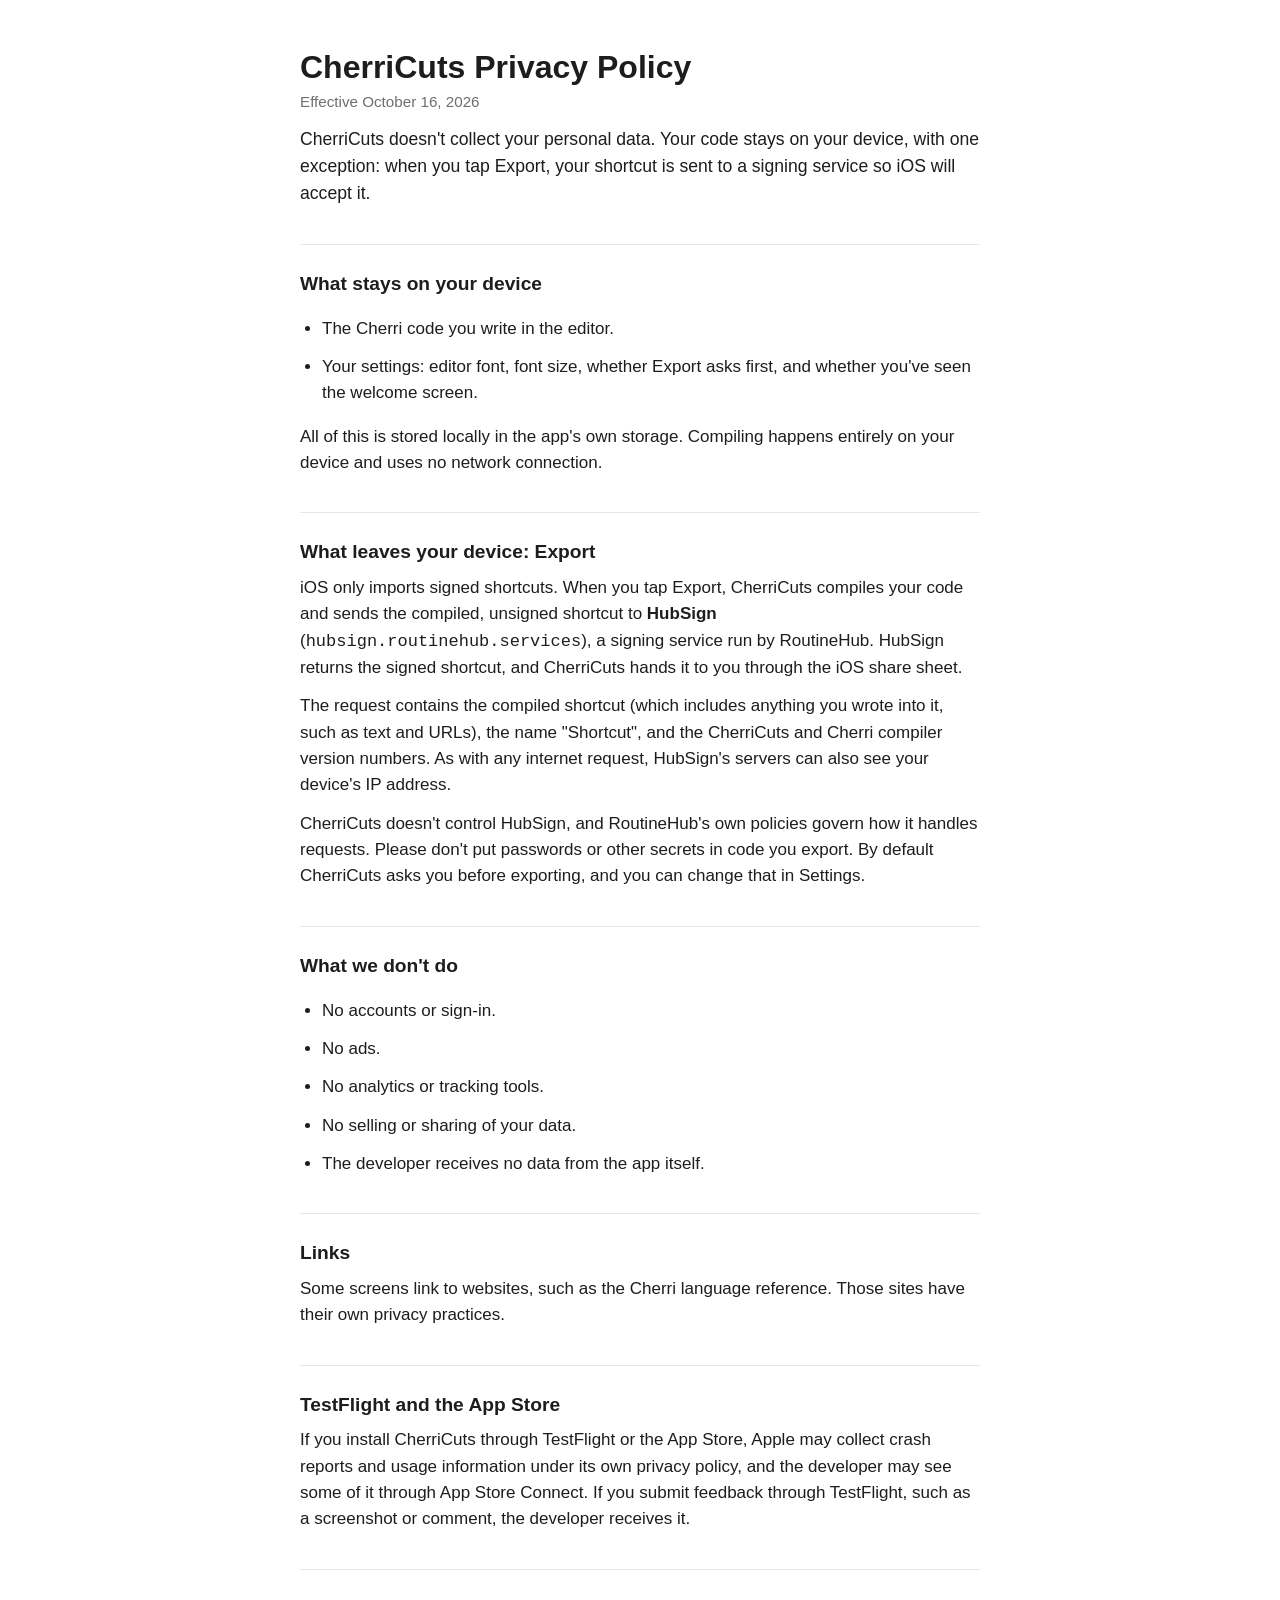
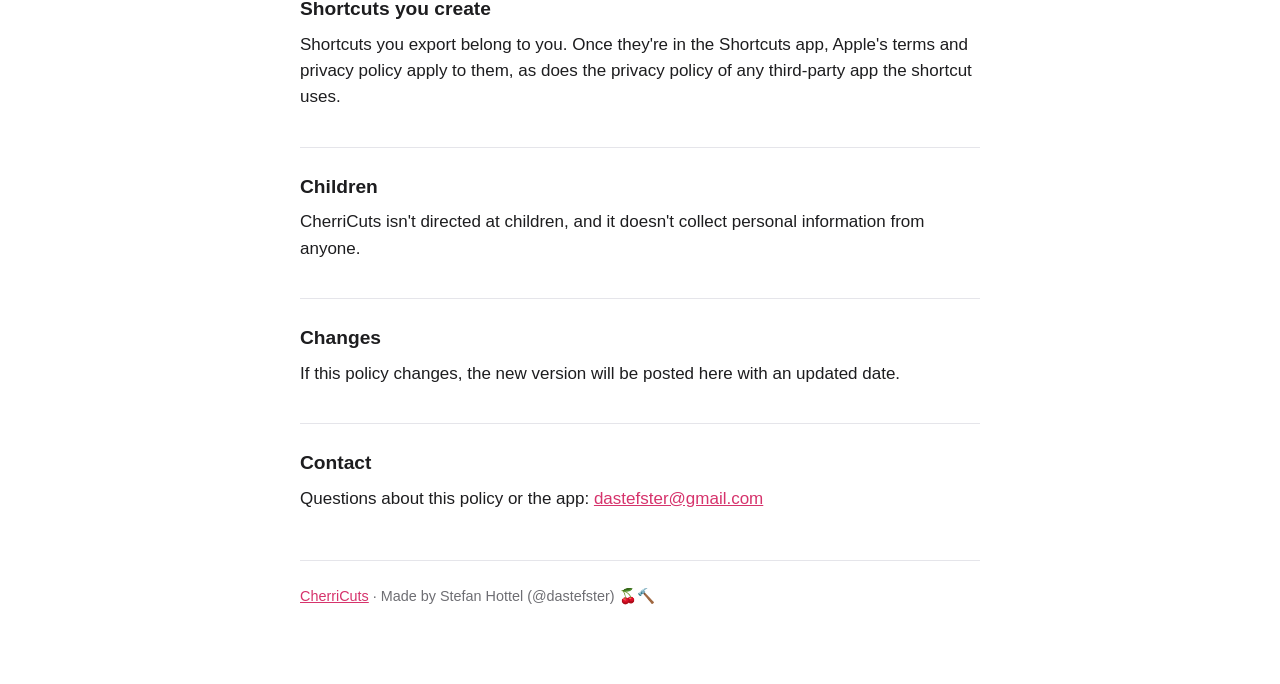
==== privacy.html @ 0446c312 "Add CherriCuts landing page and privacy policy Co-Authored-By: Claude Sonnet 5.5 <noreply@anthropic." ====
<!doctype html>
<html lang="en">
<head>
<meta charset="utf-8">
<meta name="viewport" content="width=device-width, initial-scale=1">
<title>CherriCuts Privacy Policy</title>
<link rel="stylesheet" href="style.css">
</head>
<body>
<main>
<h1>CherriCuts Privacy Policy</h1>
<p class="muted">Effective October 16, 2026</p>

<p class="lead">CherriCuts doesn't collect your personal data. Your code stays on your device, with one exception: when you tap Export, your shortcut is sent to a signing service so iOS will accept it.</p>

<h2>What stays on your device</h2>
<ul>
<li>The Cherri code you write in the editor.</li>
<li>Your settings: editor font, font size, whether Export asks first, and whether you've seen the welcome screen.</li>
</ul>
<p>All of this is stored locally in the app's own storage. Compiling happens entirely on your device and uses no network connection.</p>

<h2>What leaves your device: Export</h2>
<p>iOS only imports signed shortcuts. When you tap Export, CherriCuts compiles your code and sends the compiled, unsigned shortcut to <strong>HubSign</strong> (<code>hubsign.routinehub.services</code>), a signing service run by RoutineHub. HubSign returns the signed shortcut, and CherriCuts hands it to you through the iOS share sheet.</p>
<p>The request contains the compiled shortcut (which includes anything you wrote into it, such as text and URLs), the name "Shortcut", and the CherriCuts and Cherri compiler version numbers. As with any internet request, HubSign's servers can also see your device's IP address.</p>
<p>CherriCuts doesn't control HubSign, and RoutineHub's own policies govern how it handles requests. Please don't put passwords or other secrets in code you export. By default CherriCuts asks you before exporting, and you can change that in Settings.</p>

<h2>What we don't do</h2>
<ul>
<li>No accounts or sign-in.</li>
<li>No ads.</li>
<li>No analytics or tracking tools.</li>
<li>No selling or sharing of your data.</li>
<li>The developer receives no data from the app itself.</li>
</ul>

<h2>Links</h2>
<p>Some screens link to websites, such as the Cherri language reference. Those sites have their own privacy practices.</p>

<h2>TestFlight and the App Store</h2>
<p>If you install CherriCuts through TestFlight or the App Store, Apple may collect crash reports and usage information under its own privacy policy, and the developer may see some of it through App Store Connect. If you submit feedback through TestFlight, such as a screenshot or comment, the developer receives it.</p>

<h2>Shortcuts you create</h2>
<p>Shortcuts you export belong to you. Once they're in the Shortcuts app, Apple's terms and privacy policy apply to them, as does the privacy policy of any third-party app the shortcut uses.</p>

<h2>Children</h2>
<p>CherriCuts isn't directed at children, and it doesn't collect personal information from anyone.</p>

<h2>Changes</h2>
<p>If this policy changes, the new version will be posted here with an updated date.</p>

<h2>Contact</h2>
<p>Questions about this policy or the app: <a href="mailto:dastefster@gmail.com">dastefster@gmail.com</a></p>

<footer>
<p><a href="index.html">CherriCuts</a> · Made by Stefan Hottel (@dastefster) 🍒🔨</p>
</footer>
</main>
</body>
</html>
---- style.css ----
:root {
  --bg: #ffffff;
  --text: #1d1d1f;
  --muted: #6e6e73;
  --accent: #d6336c;
  --rule: #e5e5ea;
}
@media (prefers-color-scheme: dark) {
  :root {
    --bg: #000000;
    --text: #f2f2f7;
    --muted: #98989d;
    --accent: #ff6b9d;
    --rule: #2c2c2e;
  }
}
* { box-sizing: border-box; }
body {
  margin: 0;
  padding: 0 16px;
  background: var(--bg);
  color: var(--text);
  font: 17px/1.55 -apple-system, BlinkMacSystemFont, "SF Pro Text", "Helvetica Neue", Arial, sans-serif;
}
main { max-width: 680px; margin: 0 auto; padding: 48px 0 64px; }
h1 { font-size: 2rem; line-height: 1.2; margin: 0 0 4px; }
h2 { font-size: 1.2rem; margin: 36px 0 8px; padding-top: 24px; border-top: 1px solid var(--rule); }
p, li { margin: 0 0 12px; }
ul { padding-left: 22px; }
a { color: var(--accent); }
.muted { color: var(--muted); font-size: 0.95rem; }
.lead { font-size: 1.1rem; }
footer { margin-top: 48px; padding-top: 24px; border-top: 1px solid var(--rule); color: var(--muted); font-size: 0.9rem; }
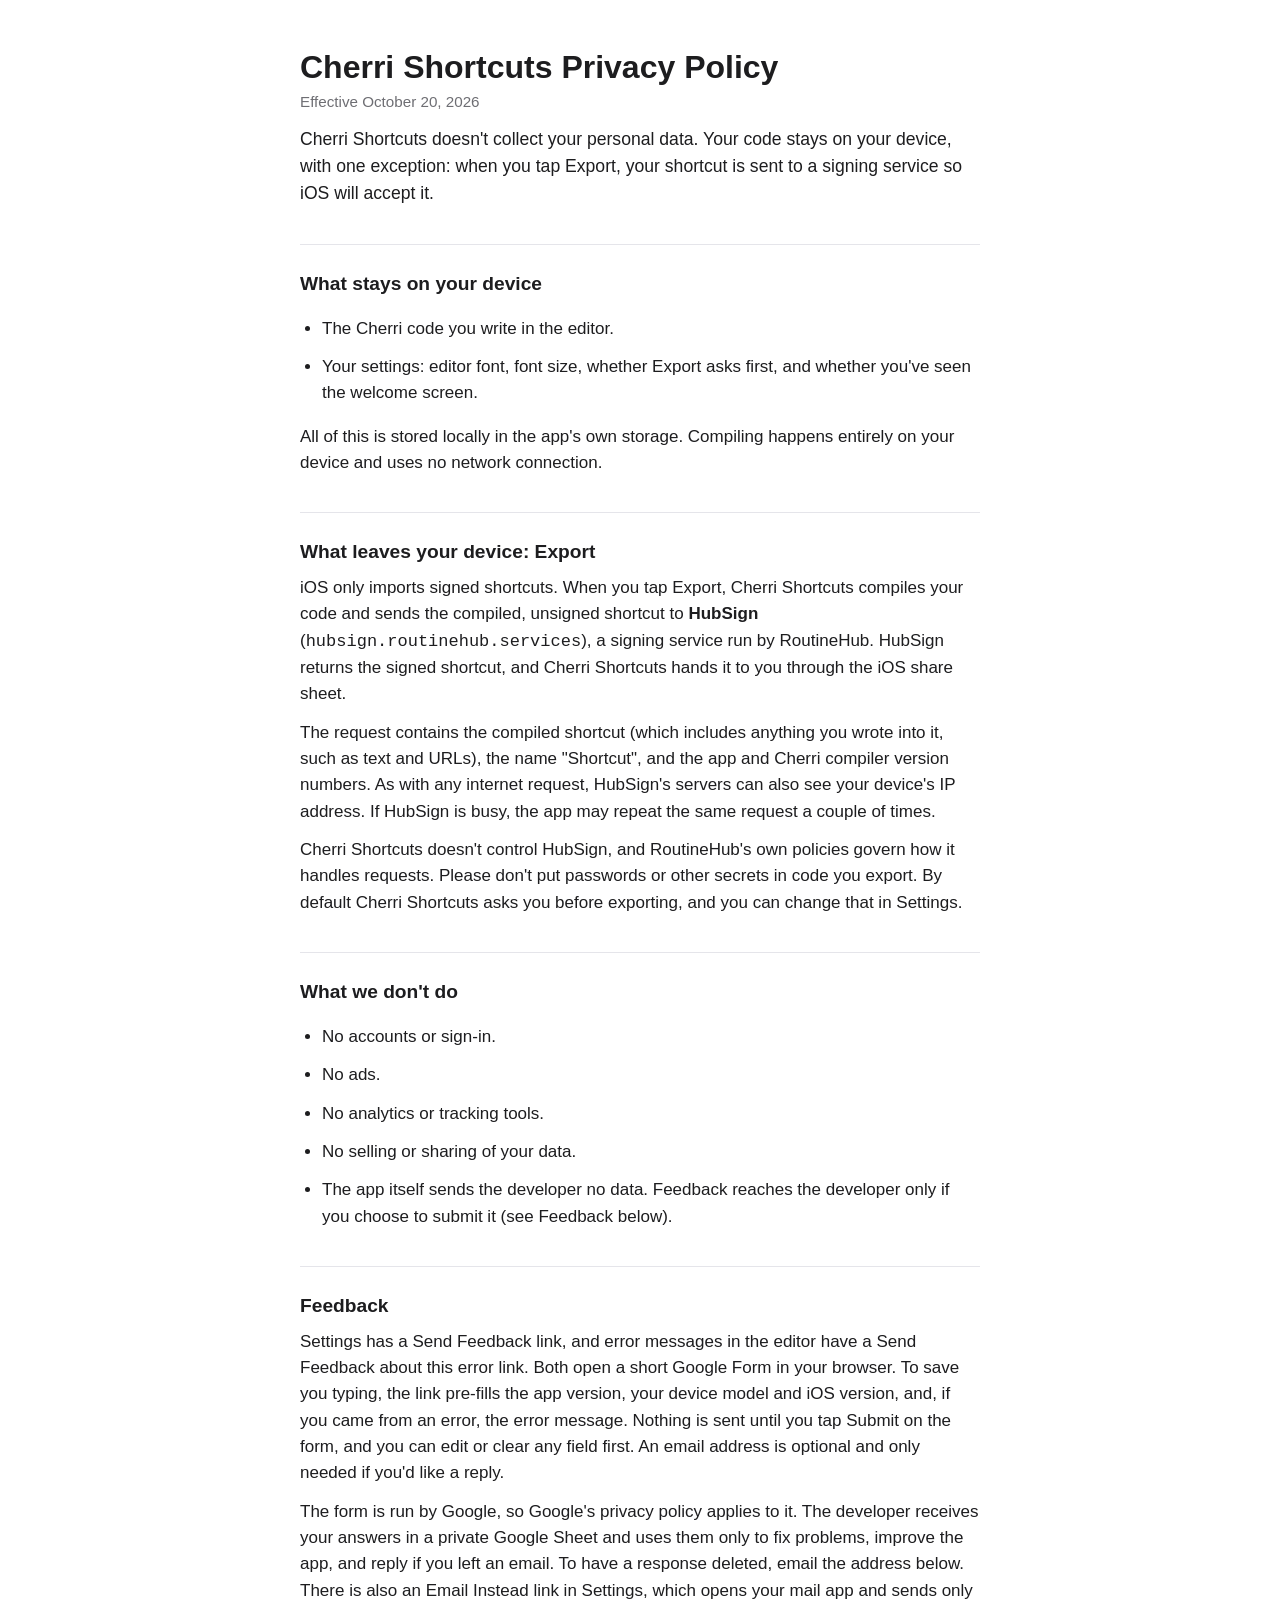
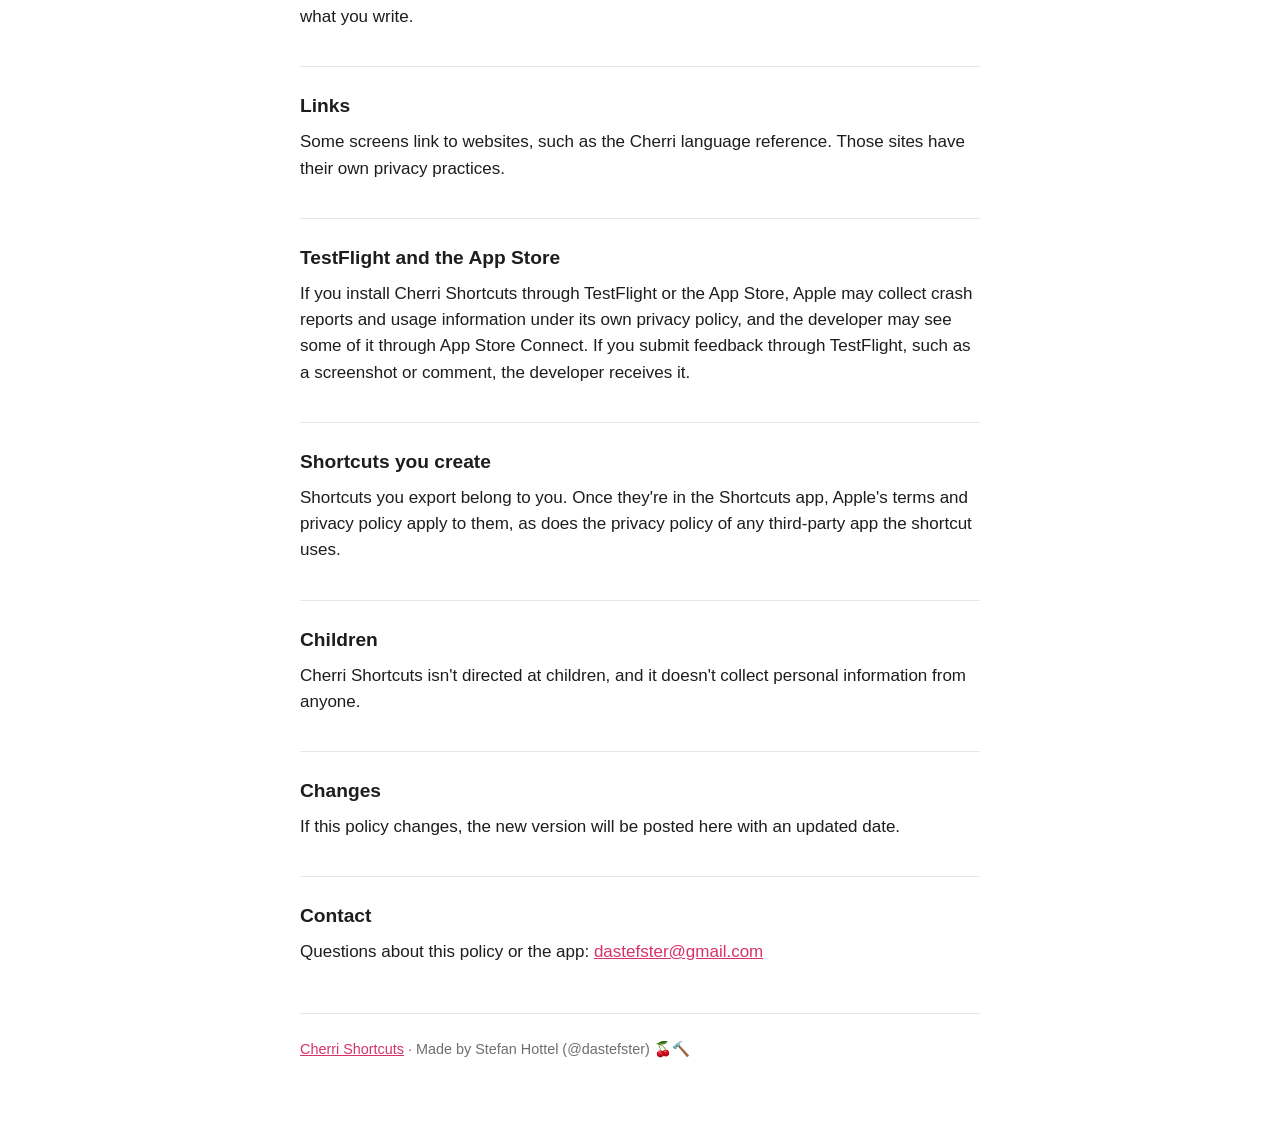
==== commit 159cec93: "Rename to Cherri Shortcuts; add feedback form section to privacy policy" ====
--- a/privacy.html
+++ b/privacy.html
@@ -3,15 +3,15 @@
 <head>
 <meta charset="utf-8">
 <meta name="viewport" content="width=device-width, initial-scale=1">
-<title>CherriCuts Privacy Policy</title>
+<title>Cherri Shortcuts Privacy Policy</title>
 <link rel="stylesheet" href="style.css">
 </head>
 <body>
 <main>
-<h1>CherriCuts Privacy Policy</h1>
-<p class="muted">Effective October 16, 2026</p>
+<h1>Cherri Shortcuts Privacy Policy</h1>
+<p class="muted">Effective October 20, 2026</p>
 
-<p class="lead">CherriCuts doesn't collect your personal data. Your code stays on your device, with one exception: when you tap Export, your shortcut is sent to a signing service so iOS will accept it.</p>
+<p class="lead">Cherri Shortcuts doesn't collect your personal data. Your code stays on your device, with one exception: when you tap Export, your shortcut is sent to a signing service so iOS will accept it.</p>
 
 <h2>What stays on your device</h2>
 <ul>
@@ -21,9 +21,9 @@
 <p>All of this is stored locally in the app's own storage. Compiling happens entirely on your device and uses no network connection.</p>
 
 <h2>What leaves your device: Export</h2>
-<p>iOS only imports signed shortcuts. When you tap Export, CherriCuts compiles your code and sends the compiled, unsigned shortcut to <strong>HubSign</strong> (<code>hubsign.routinehub.services</code>), a signing service run by RoutineHub. HubSign returns the signed shortcut, and CherriCuts hands it to you through the iOS share sheet.</p>
-<p>The request contains the compiled shortcut (which includes anything you wrote into it, such as text and URLs), the name "Shortcut", and the CherriCuts and Cherri compiler version numbers. As with any internet request, HubSign's servers can also see your device's IP address.</p>
-<p>CherriCuts doesn't control HubSign, and RoutineHub's own policies govern how it handles requests. Please don't put passwords or other secrets in code you export. By default CherriCuts asks you before exporting, and you can change that in Settings.</p>
+<p>iOS only imports signed shortcuts. When you tap Export, Cherri Shortcuts compiles your code and sends the compiled, unsigned shortcut to <strong>HubSign</strong> (<code>hubsign.routinehub.services</code>), a signing service run by RoutineHub. HubSign returns the signed shortcut, and Cherri Shortcuts hands it to you through the iOS share sheet.</p>
+<p>The request contains the compiled shortcut (which includes anything you wrote into it, such as text and URLs), the name "Shortcut", and the app and Cherri compiler version numbers. As with any internet request, HubSign's servers can also see your device's IP address. If HubSign is busy, the app may repeat the same request a couple of times.</p>
+<p>Cherri Shortcuts doesn't control HubSign, and RoutineHub's own policies govern how it handles requests. Please don't put passwords or other secrets in code you export. By default Cherri Shortcuts asks you before exporting, and you can change that in Settings.</p>
 
 <h2>What we don't do</h2>
 <ul>
@@ -31,20 +31,24 @@
 <li>No ads.</li>
 <li>No analytics or tracking tools.</li>
 <li>No selling or sharing of your data.</li>
-<li>The developer receives no data from the app itself.</li>
+<li>The app itself sends the developer no data. Feedback reaches the developer only if you choose to submit it (see Feedback below).</li>
 </ul>
+
+<h2>Feedback</h2>
+<p>Settings has a Send Feedback link, and error messages in the editor have a Send Feedback about this error link. Both open a short Google Form in your browser. To save you typing, the link pre-fills the app version, your device model and iOS version, and, if you came from an error, the error message. Nothing is sent until you tap Submit on the form, and you can edit or clear any field first. An email address is optional and only needed if you'd like a reply.</p>
+<p>The form is run by Google, so Google's privacy policy applies to it. The developer receives your answers in a private Google Sheet and uses them only to fix problems, improve the app, and reply if you left an email. To have a response deleted, email the address below. There is also an Email Instead link in Settings, which opens your mail app and sends only what you write.</p>
 
 <h2>Links</h2>
 <p>Some screens link to websites, such as the Cherri language reference. Those sites have their own privacy practices.</p>
 
 <h2>TestFlight and the App Store</h2>
-<p>If you install CherriCuts through TestFlight or the App Store, Apple may collect crash reports and usage information under its own privacy policy, and the developer may see some of it through App Store Connect. If you submit feedback through TestFlight, such as a screenshot or comment, the developer receives it.</p>
+<p>If you install Cherri Shortcuts through TestFlight or the App Store, Apple may collect crash reports and usage information under its own privacy policy, and the developer may see some of it through App Store Connect. If you submit feedback through TestFlight, such as a screenshot or comment, the developer receives it.</p>
 
 <h2>Shortcuts you create</h2>
 <p>Shortcuts you export belong to you. Once they're in the Shortcuts app, Apple's terms and privacy policy apply to them, as does the privacy policy of any third-party app the shortcut uses.</p>
 
 <h2>Children</h2>
-<p>CherriCuts isn't directed at children, and it doesn't collect personal information from anyone.</p>
+<p>Cherri Shortcuts isn't directed at children, and it doesn't collect personal information from anyone.</p>
 
 <h2>Changes</h2>
 <p>If this policy changes, the new version will be posted here with an updated date.</p>
@@ -53,7 +57,7 @@
 <p>Questions about this policy or the app: <a href="mailto:dastefster@gmail.com">dastefster@gmail.com</a></p>
 
 <footer>
-<p><a href="index.html">CherriCuts</a> · Made by Stefan Hottel (@dastefster) 🍒🔨</p>
+<p><a href="index.html">Cherri Shortcuts</a> · Made by Stefan Hottel (@dastefster) 🍒🔨</p>
 </footer>
 </main>
 </body>
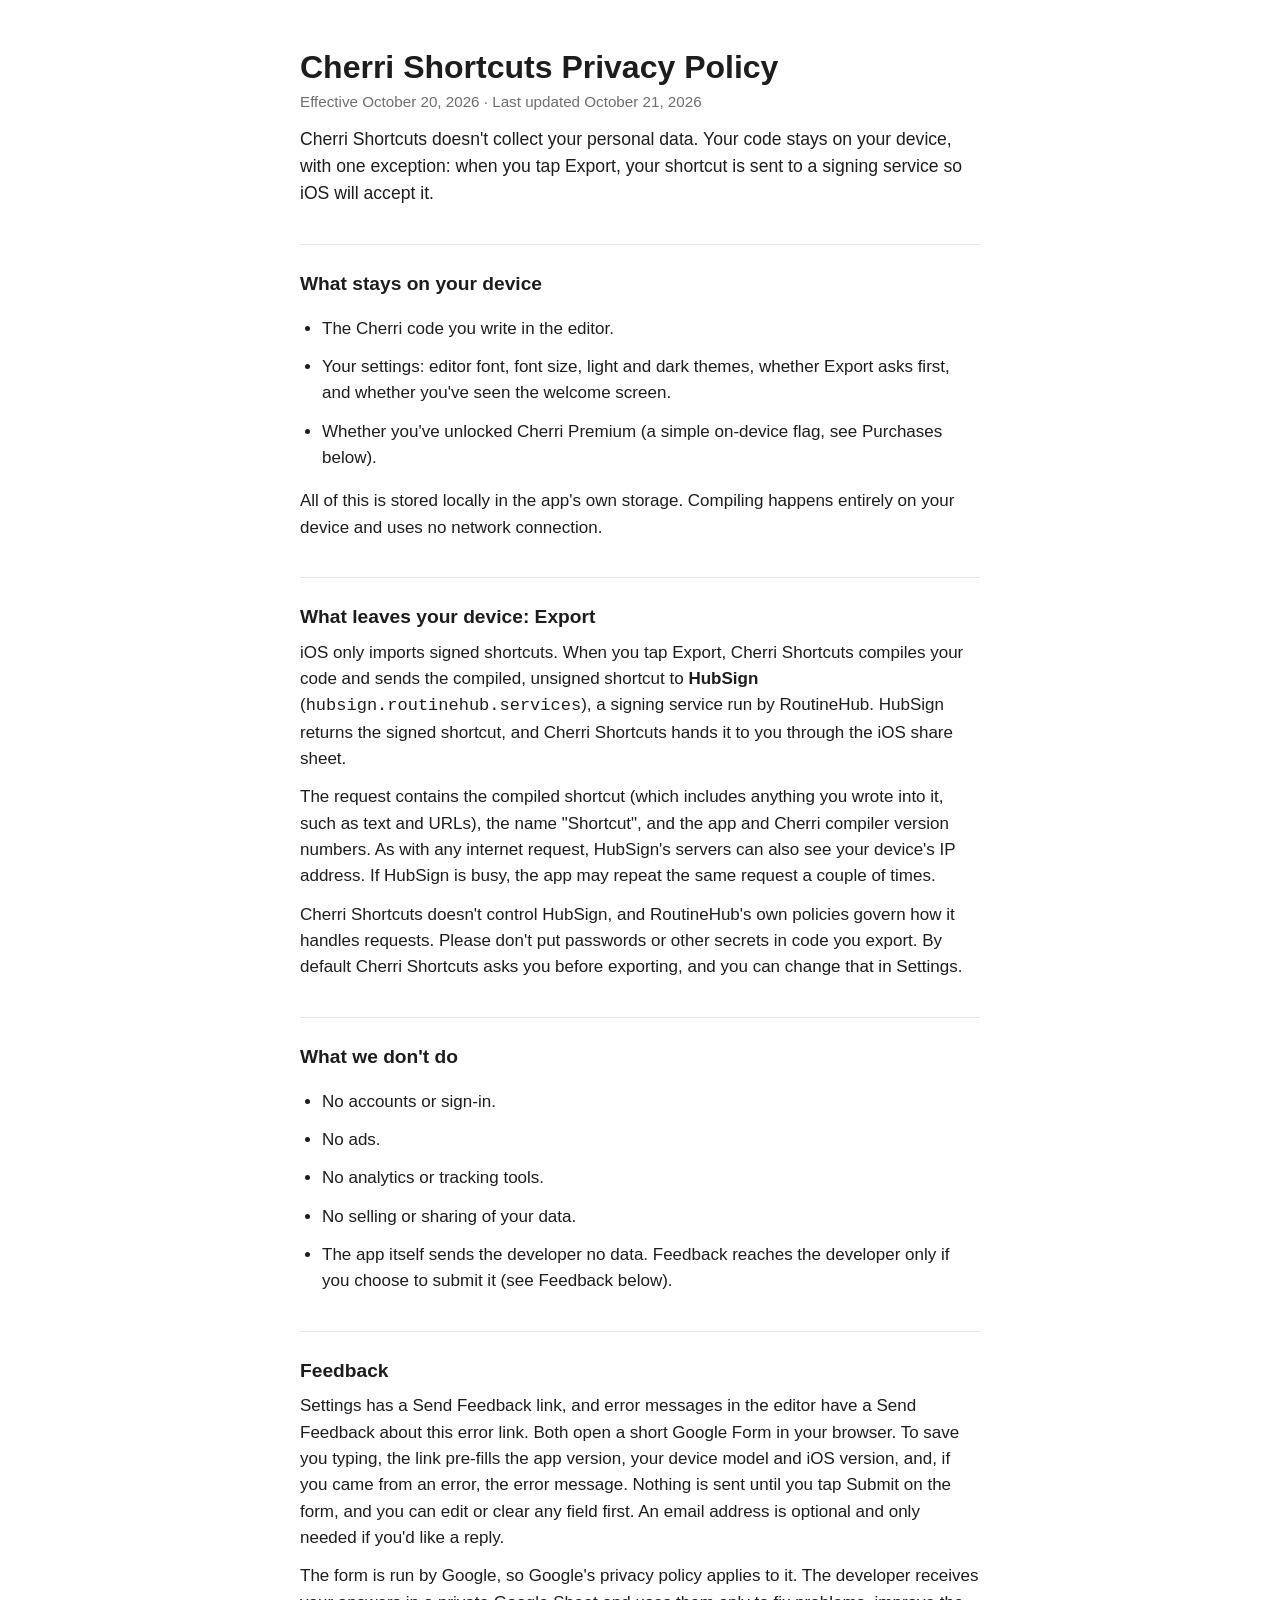
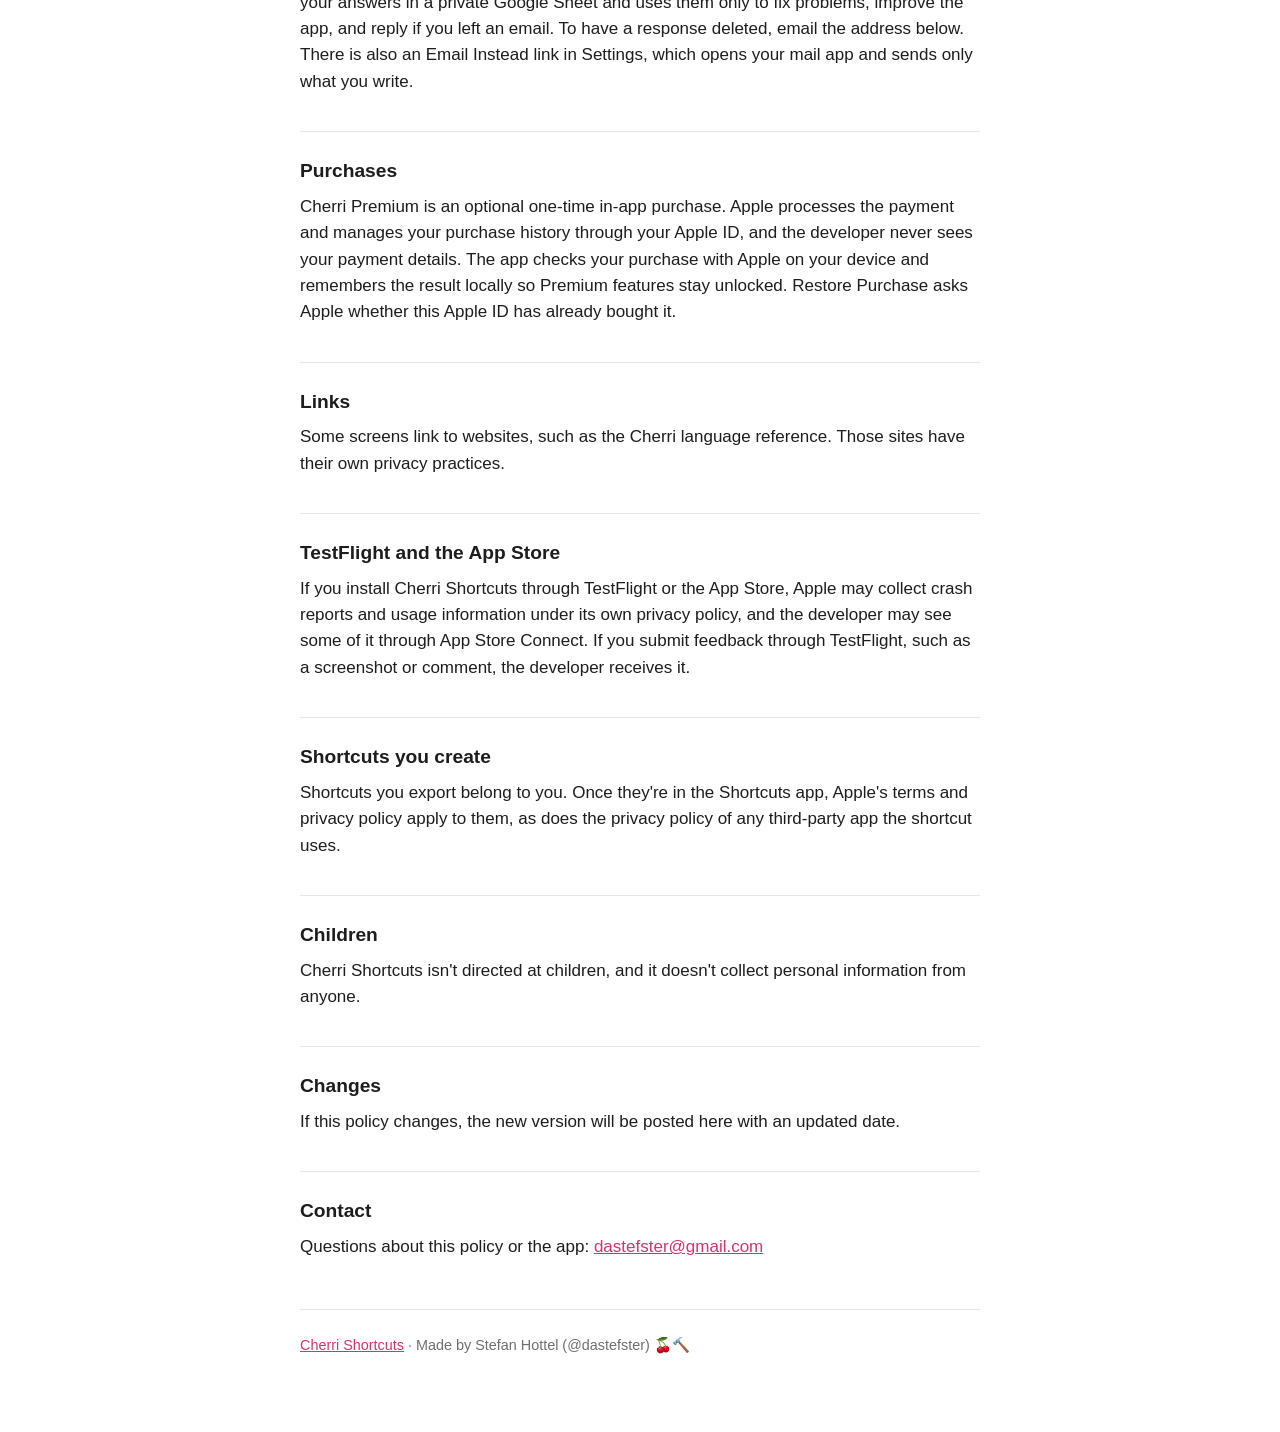
==== commit 1f0fc5dd: "Privacy policy: add Purchases section, themes/Premium flag, last-updated date" ====
--- a/privacy.html
+++ b/privacy.html
@@ -9,14 +9,15 @@
 <body>
 <main>
 <h1>Cherri Shortcuts Privacy Policy</h1>
-<p class="muted">Effective October 20, 2026</p>
+<p class="muted">Effective October 20, 2026 · Last updated October 21, 2026</p>
 
 <p class="lead">Cherri Shortcuts doesn't collect your personal data. Your code stays on your device, with one exception: when you tap Export, your shortcut is sent to a signing service so iOS will accept it.</p>
 
 <h2>What stays on your device</h2>
 <ul>
 <li>The Cherri code you write in the editor.</li>
-<li>Your settings: editor font, font size, whether Export asks first, and whether you've seen the welcome screen.</li>
+<li>Your settings: editor font, font size, light and dark themes, whether Export asks first, and whether you've seen the welcome screen.</li>
+<li>Whether you've unlocked Cherri Premium (a simple on-device flag, see Purchases below).</li>
 </ul>
 <p>All of this is stored locally in the app's own storage. Compiling happens entirely on your device and uses no network connection.</p>
 
@@ -37,6 +38,9 @@
 <h2>Feedback</h2>
 <p>Settings has a Send Feedback link, and error messages in the editor have a Send Feedback about this error link. Both open a short Google Form in your browser. To save you typing, the link pre-fills the app version, your device model and iOS version, and, if you came from an error, the error message. Nothing is sent until you tap Submit on the form, and you can edit or clear any field first. An email address is optional and only needed if you'd like a reply.</p>
 <p>The form is run by Google, so Google's privacy policy applies to it. The developer receives your answers in a private Google Sheet and uses them only to fix problems, improve the app, and reply if you left an email. To have a response deleted, email the address below. There is also an Email Instead link in Settings, which opens your mail app and sends only what you write.</p>
+
+<h2>Purchases</h2>
+<p>Cherri Premium is an optional one-time in-app purchase. Apple processes the payment and manages your purchase history through your Apple ID, and the developer never sees your payment details. The app checks your purchase with Apple on your device and remembers the result locally so Premium features stay unlocked. Restore Purchase asks Apple whether this Apple ID has already bought it.</p>
 
 <h2>Links</h2>
 <p>Some screens link to websites, such as the Cherri language reference. Those sites have their own privacy practices.</p>
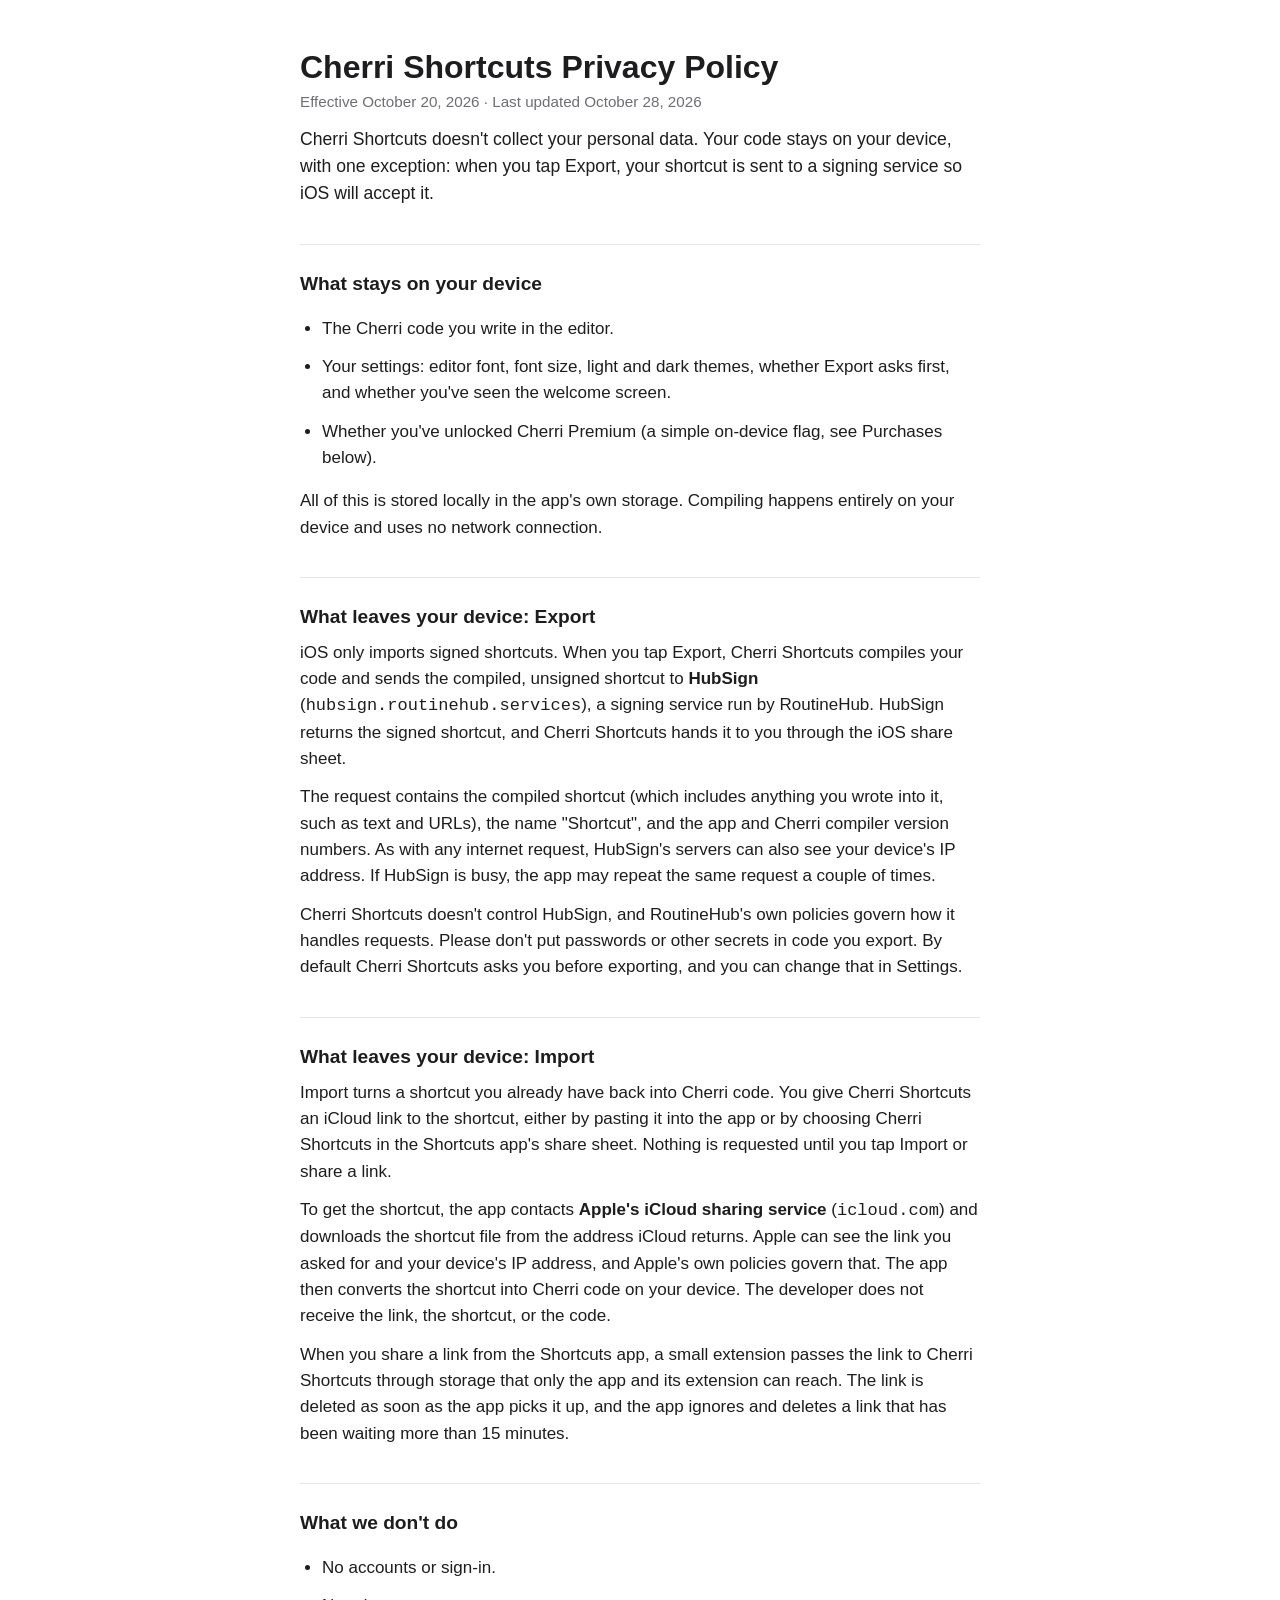
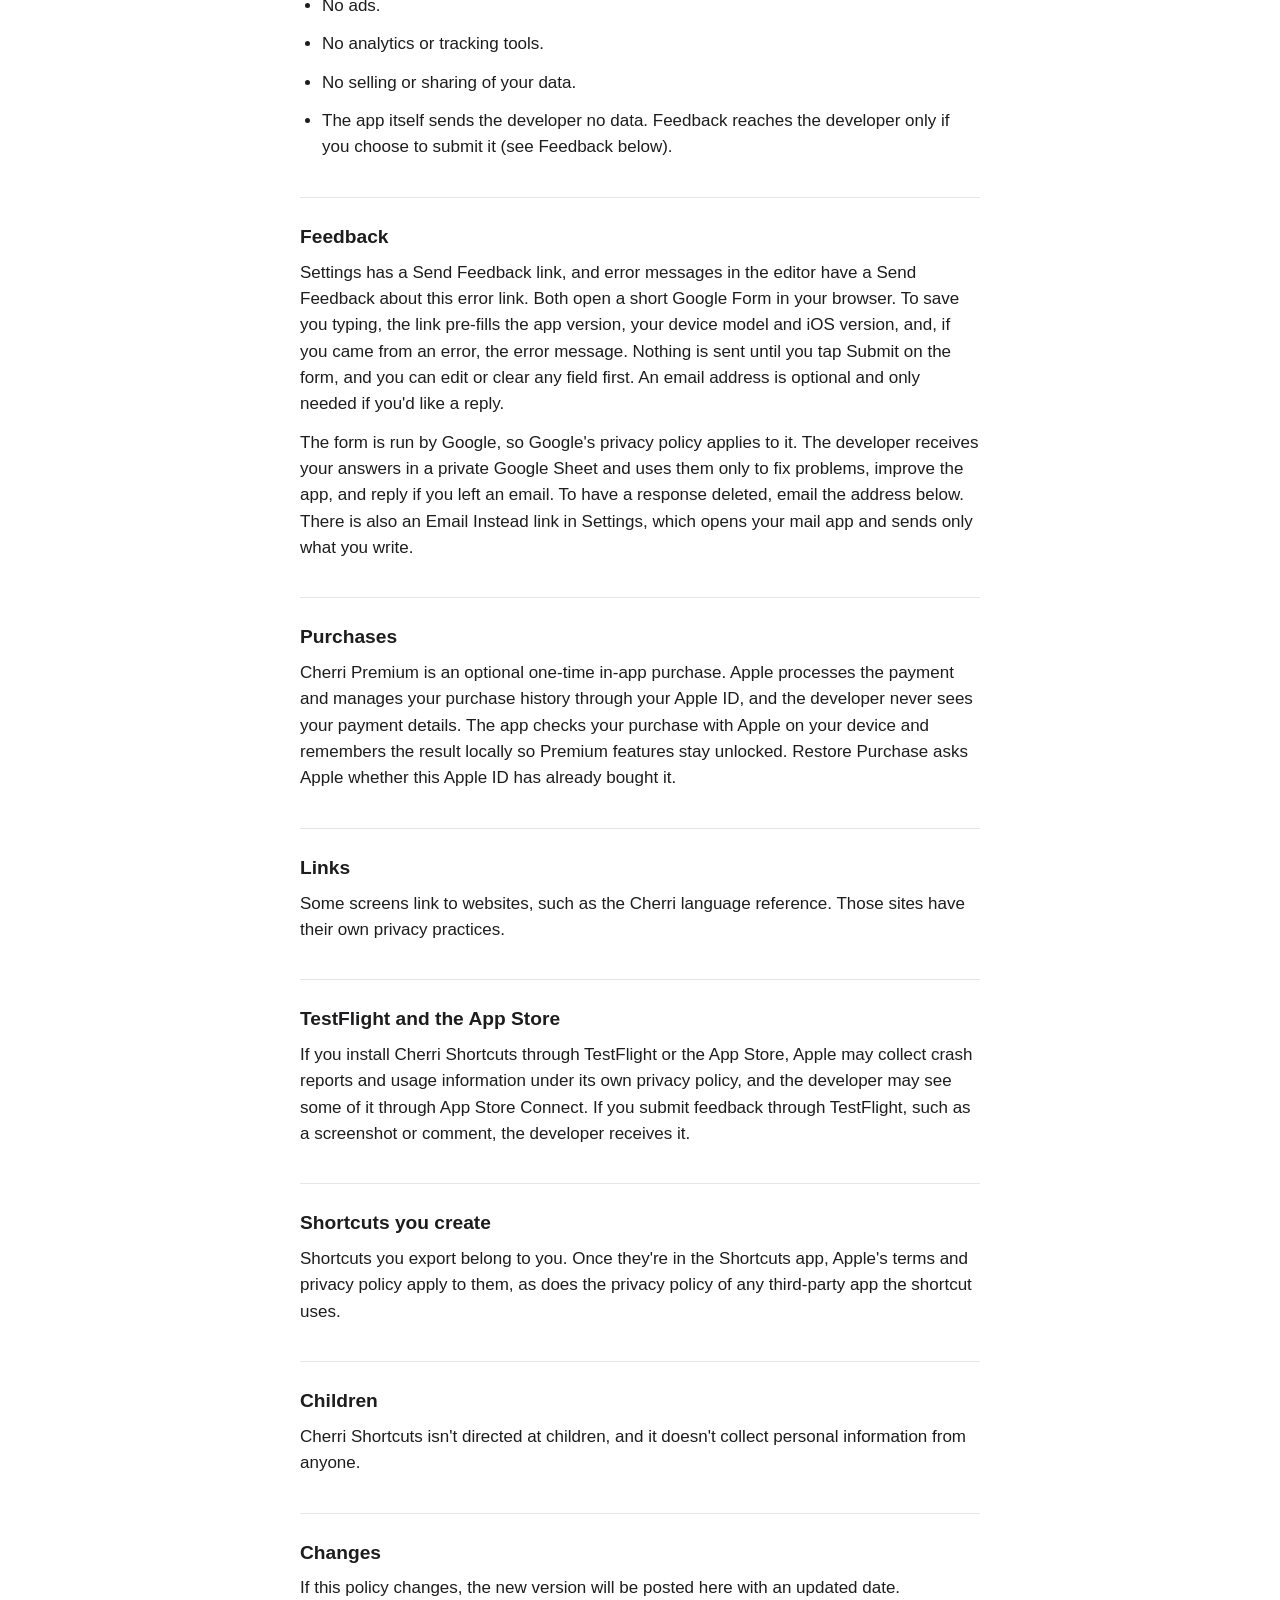
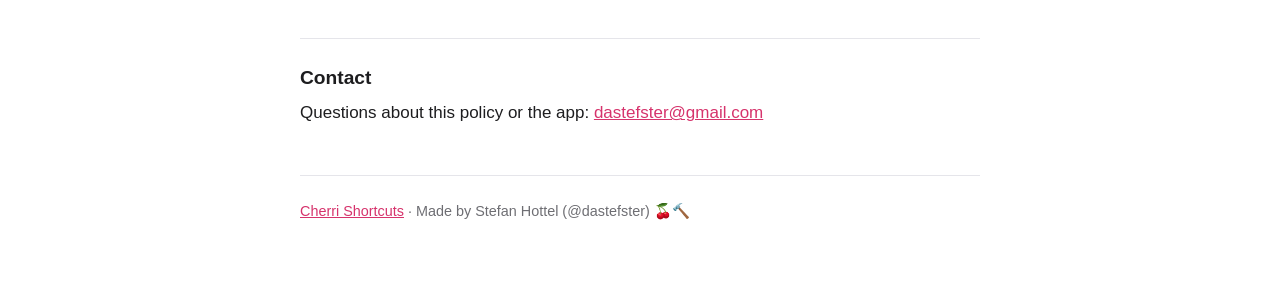
==== commit 660e0bba: "Privacy policy: add Import section (iCloud link fetch, share extension handoff), update date" ====
--- a/privacy.html
+++ b/privacy.html
@@ -9,7 +9,7 @@
 <body>
 <main>
 <h1>Cherri Shortcuts Privacy Policy</h1>
-<p class="muted">Effective October 20, 2026 · Last updated October 21, 2026</p>
+<p class="muted">Effective October 20, 2026 · Last updated October 28, 2026</p>
 
 <p class="lead">Cherri Shortcuts doesn't collect your personal data. Your code stays on your device, with one exception: when you tap Export, your shortcut is sent to a signing service so iOS will accept it.</p>
 
@@ -25,6 +25,11 @@
 <p>iOS only imports signed shortcuts. When you tap Export, Cherri Shortcuts compiles your code and sends the compiled, unsigned shortcut to <strong>HubSign</strong> (<code>hubsign.routinehub.services</code>), a signing service run by RoutineHub. HubSign returns the signed shortcut, and Cherri Shortcuts hands it to you through the iOS share sheet.</p>
 <p>The request contains the compiled shortcut (which includes anything you wrote into it, such as text and URLs), the name "Shortcut", and the app and Cherri compiler version numbers. As with any internet request, HubSign's servers can also see your device's IP address. If HubSign is busy, the app may repeat the same request a couple of times.</p>
 <p>Cherri Shortcuts doesn't control HubSign, and RoutineHub's own policies govern how it handles requests. Please don't put passwords or other secrets in code you export. By default Cherri Shortcuts asks you before exporting, and you can change that in Settings.</p>
+
+<h2>What leaves your device: Import</h2>
+<p>Import turns a shortcut you already have back into Cherri code. You give Cherri Shortcuts an iCloud link to the shortcut, either by pasting it into the app or by choosing Cherri Shortcuts in the Shortcuts app's share sheet. Nothing is requested until you tap Import or share a link.</p>
+<p>To get the shortcut, the app contacts <strong>Apple's iCloud sharing service</strong> (<code>icloud.com</code>) and downloads the shortcut file from the address iCloud returns. Apple can see the link you asked for and your device's IP address, and Apple's own policies govern that. The app then converts the shortcut into Cherri code on your device. The developer does not receive the link, the shortcut, or the code.</p>
+<p>When you share a link from the Shortcuts app, a small extension passes the link to Cherri Shortcuts through storage that only the app and its extension can reach. The link is deleted as soon as the app picks it up, and the app ignores and deletes a link that has been waiting more than 15 minutes.</p>
 
 <h2>What we don't do</h2>
 <ul>
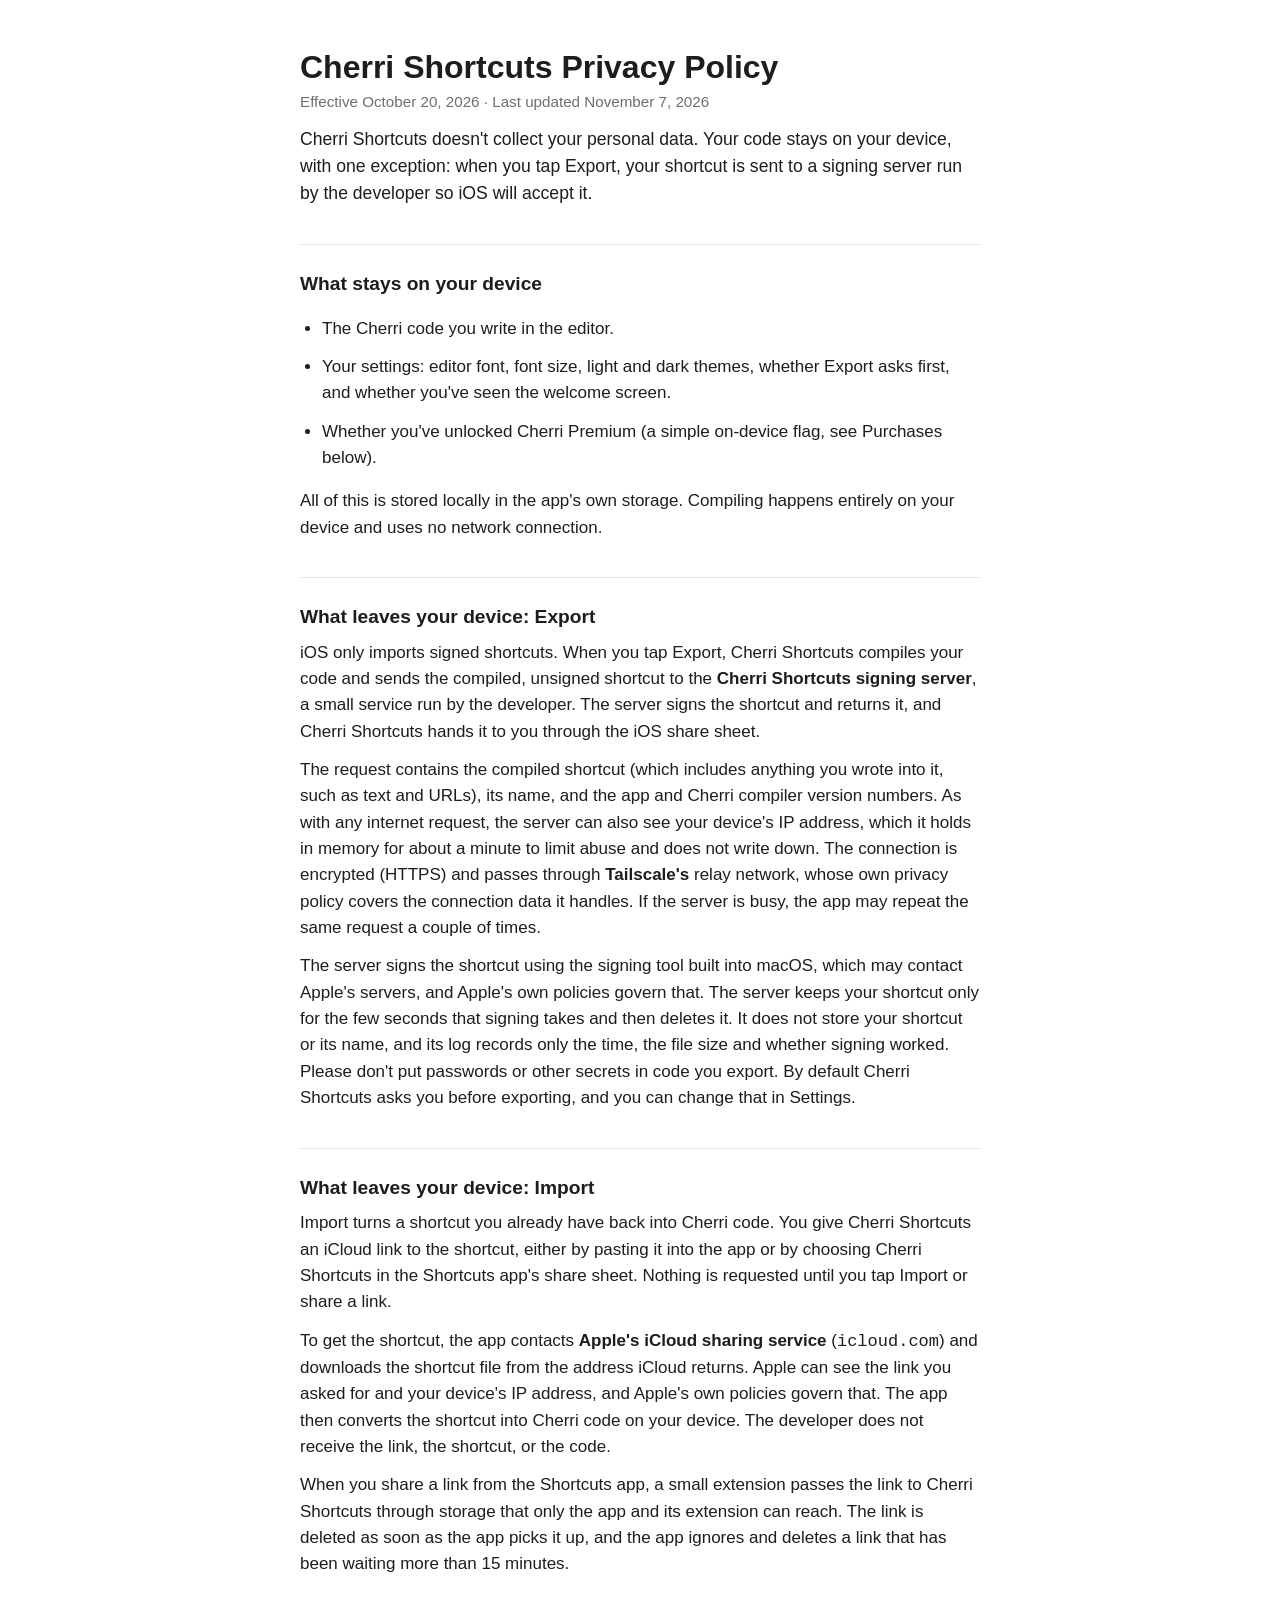
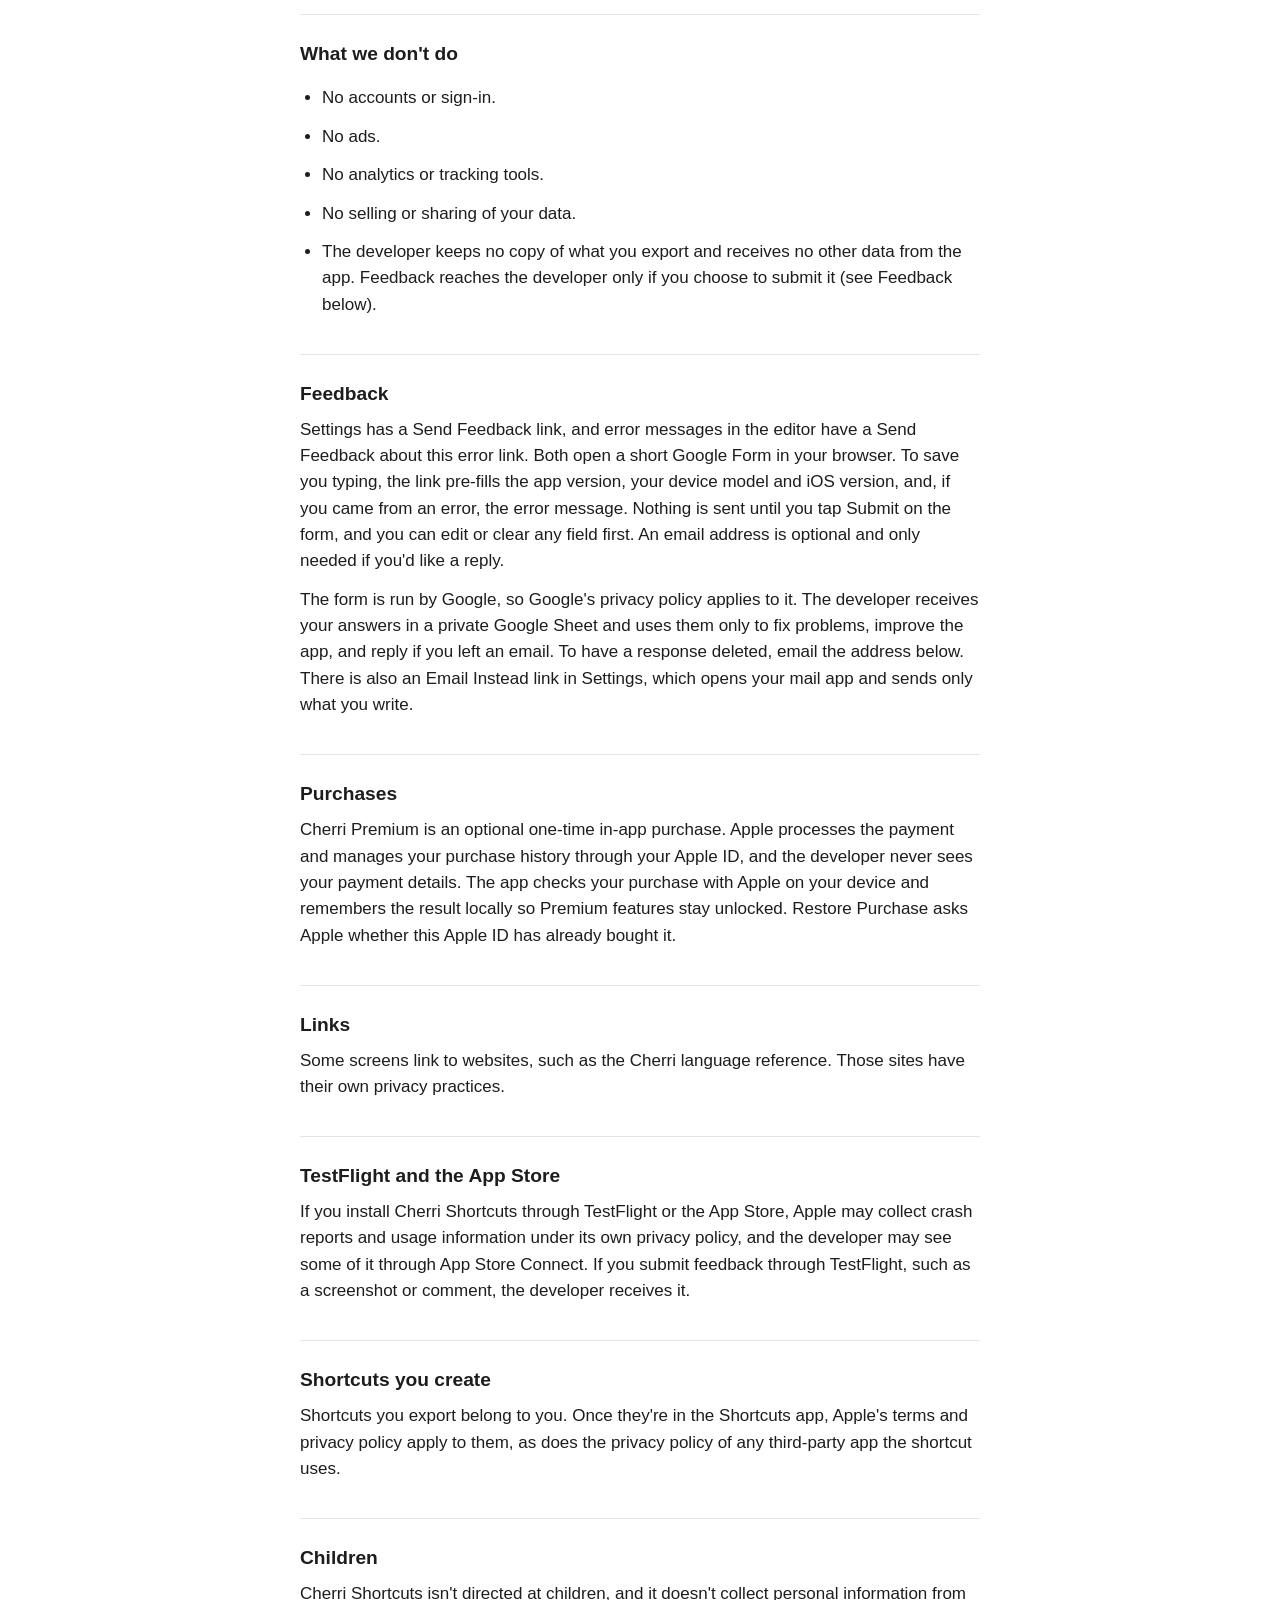
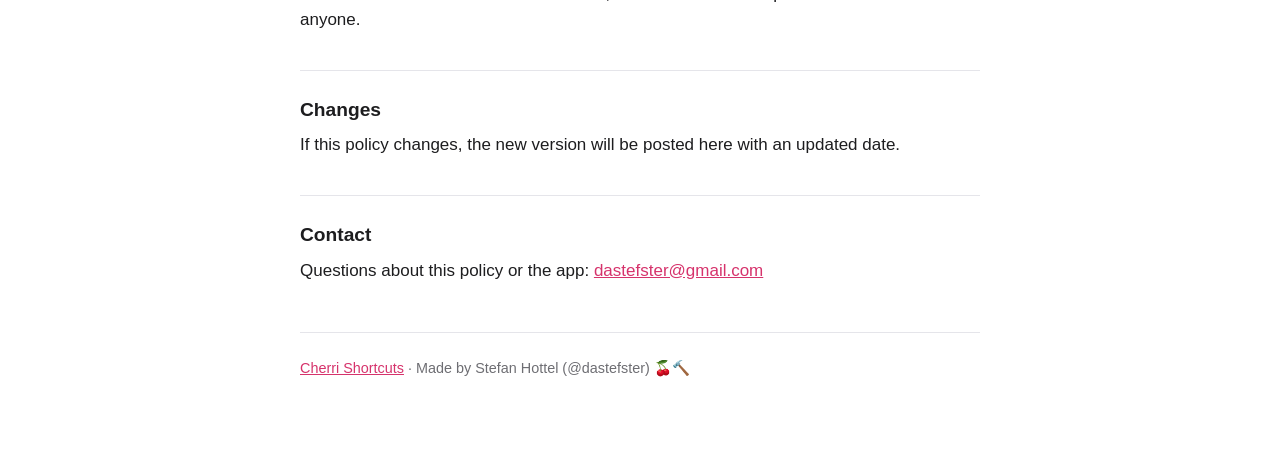
==== commit de34771d: "Privacy policy: Export now goes to the developer's own signing server HubSign (RoutineHub) is no lon" ====
--- a/privacy.html
+++ b/privacy.html
@@ -9,9 +9,9 @@
 <body>
 <main>
 <h1>Cherri Shortcuts Privacy Policy</h1>
-<p class="muted">Effective October 20, 2026 · Last updated October 28, 2026</p>
+<p class="muted">Effective October 20, 2026 · Last updated November 7, 2026</p>
 
-<p class="lead">Cherri Shortcuts doesn't collect your personal data. Your code stays on your device, with one exception: when you tap Export, your shortcut is sent to a signing service so iOS will accept it.</p>
+<p class="lead">Cherri Shortcuts doesn't collect your personal data. Your code stays on your device, with one exception: when you tap Export, your shortcut is sent to a signing server run by the developer so iOS will accept it.</p>
 
 <h2>What stays on your device</h2>
 <ul>
@@ -22,9 +22,9 @@
 <p>All of this is stored locally in the app's own storage. Compiling happens entirely on your device and uses no network connection.</p>
 
 <h2>What leaves your device: Export</h2>
-<p>iOS only imports signed shortcuts. When you tap Export, Cherri Shortcuts compiles your code and sends the compiled, unsigned shortcut to <strong>HubSign</strong> (<code>hubsign.routinehub.services</code>), a signing service run by RoutineHub. HubSign returns the signed shortcut, and Cherri Shortcuts hands it to you through the iOS share sheet.</p>
-<p>The request contains the compiled shortcut (which includes anything you wrote into it, such as text and URLs), the name "Shortcut", and the app and Cherri compiler version numbers. As with any internet request, HubSign's servers can also see your device's IP address. If HubSign is busy, the app may repeat the same request a couple of times.</p>
-<p>Cherri Shortcuts doesn't control HubSign, and RoutineHub's own policies govern how it handles requests. Please don't put passwords or other secrets in code you export. By default Cherri Shortcuts asks you before exporting, and you can change that in Settings.</p>
+<p>iOS only imports signed shortcuts. When you tap Export, Cherri Shortcuts compiles your code and sends the compiled, unsigned shortcut to the <strong>Cherri Shortcuts signing server</strong>, a small service run by the developer. The server signs the shortcut and returns it, and Cherri Shortcuts hands it to you through the iOS share sheet.</p>
+<p>The request contains the compiled shortcut (which includes anything you wrote into it, such as text and URLs), its name, and the app and Cherri compiler version numbers. As with any internet request, the server can also see your device's IP address, which it holds in memory for about a minute to limit abuse and does not write down. The connection is encrypted (HTTPS) and passes through <strong>Tailscale's</strong> relay network, whose own privacy policy covers the connection data it handles. If the server is busy, the app may repeat the same request a couple of times.</p>
+<p>The server signs the shortcut using the signing tool built into macOS, which may contact Apple's servers, and Apple's own policies govern that. The server keeps your shortcut only for the few seconds that signing takes and then deletes it. It does not store your shortcut or its name, and its log records only the time, the file size and whether signing worked. Please don't put passwords or other secrets in code you export. By default Cherri Shortcuts asks you before exporting, and you can change that in Settings.</p>
 
 <h2>What leaves your device: Import</h2>
 <p>Import turns a shortcut you already have back into Cherri code. You give Cherri Shortcuts an iCloud link to the shortcut, either by pasting it into the app or by choosing Cherri Shortcuts in the Shortcuts app's share sheet. Nothing is requested until you tap Import or share a link.</p>
@@ -37,7 +37,7 @@
 <li>No ads.</li>
 <li>No analytics or tracking tools.</li>
 <li>No selling or sharing of your data.</li>
-<li>The app itself sends the developer no data. Feedback reaches the developer only if you choose to submit it (see Feedback below).</li>
+<li>The developer keeps no copy of what you export and receives no other data from the app. Feedback reaches the developer only if you choose to submit it (see Feedback below).</li>
 </ul>
 
 <h2>Feedback</h2>
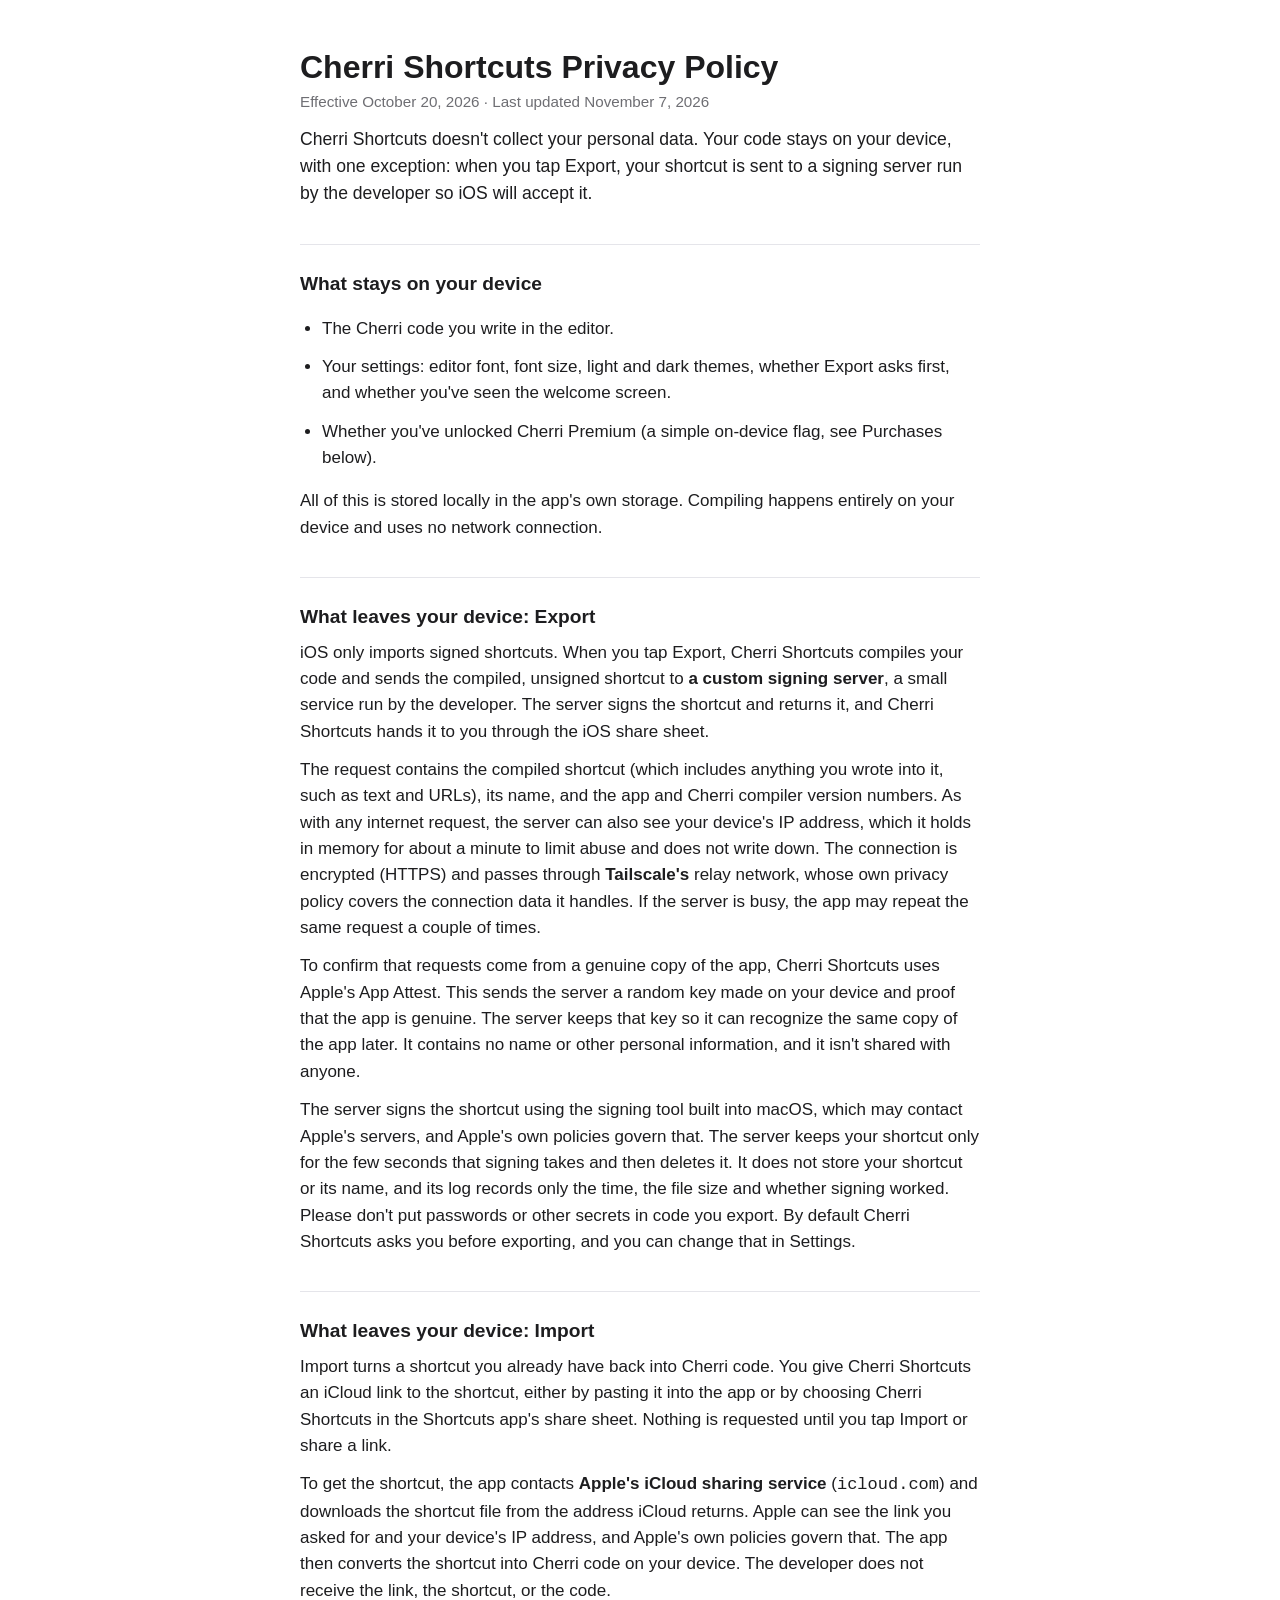
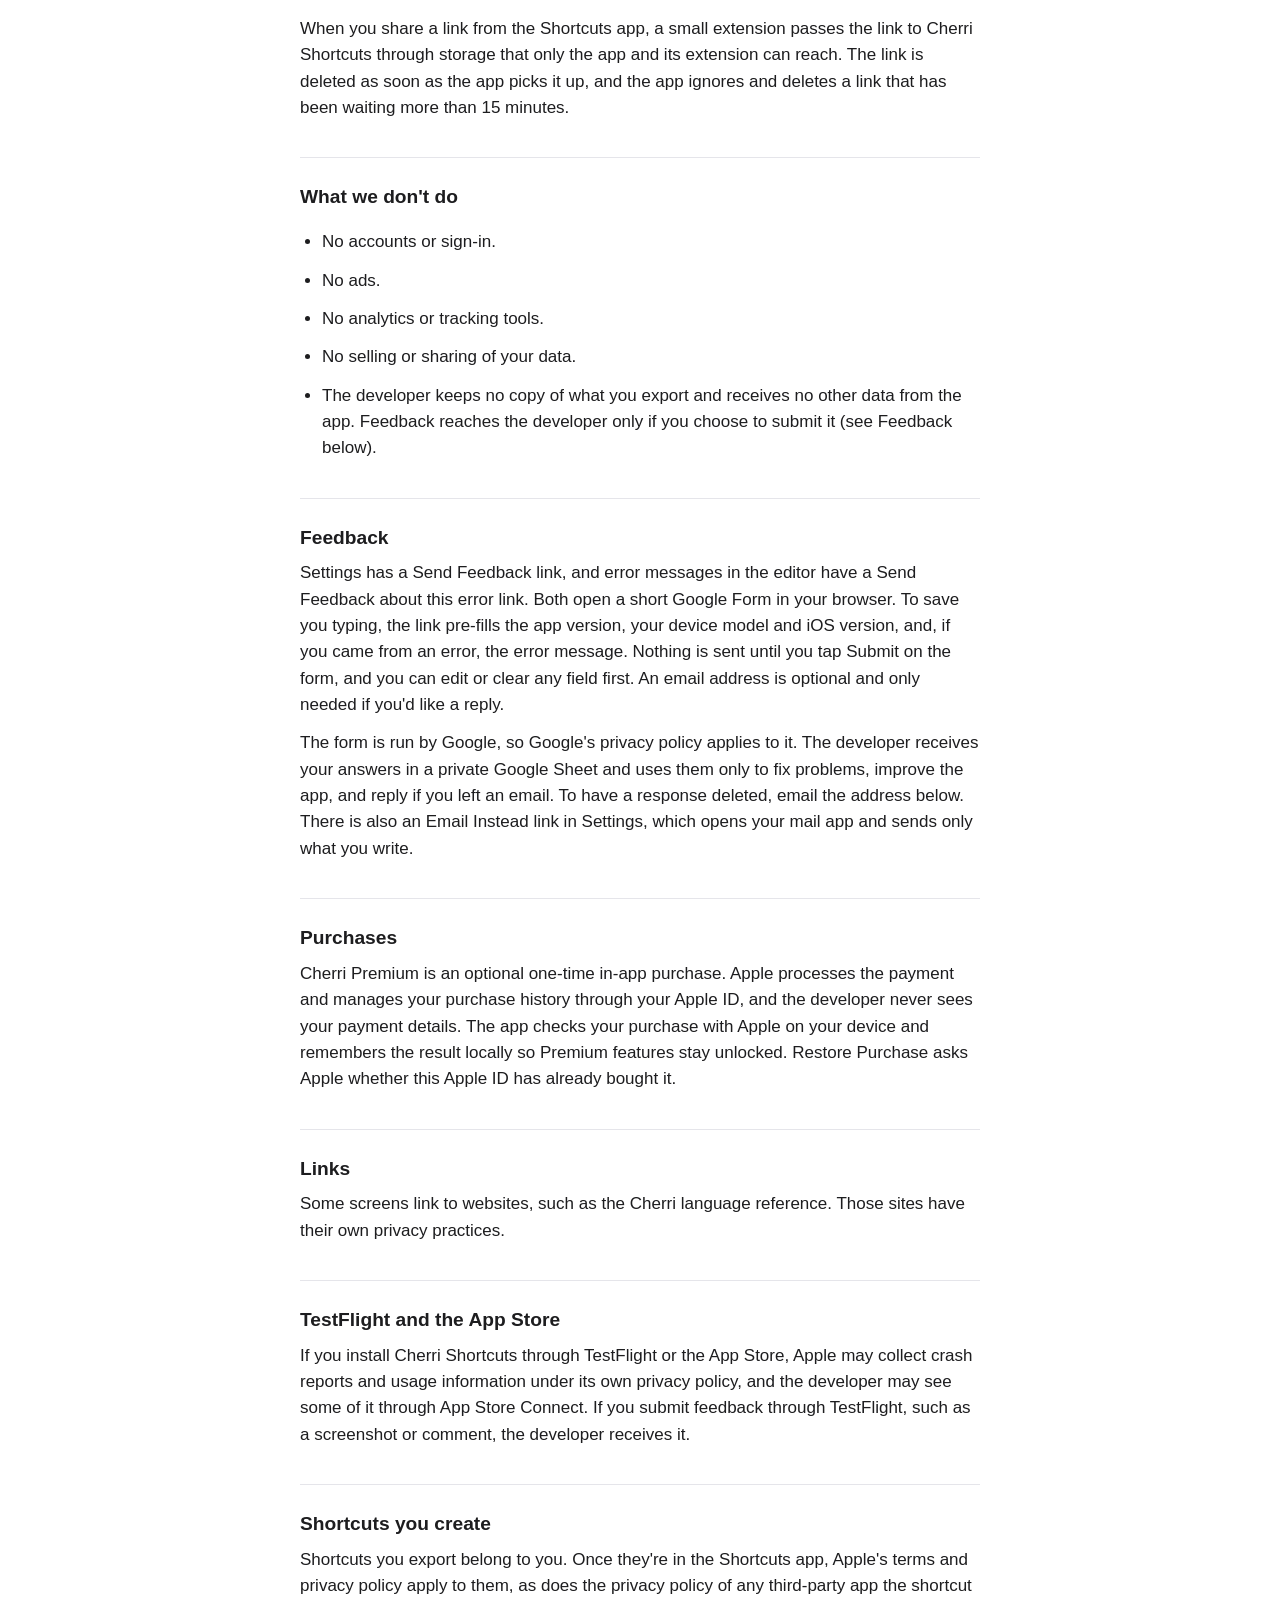
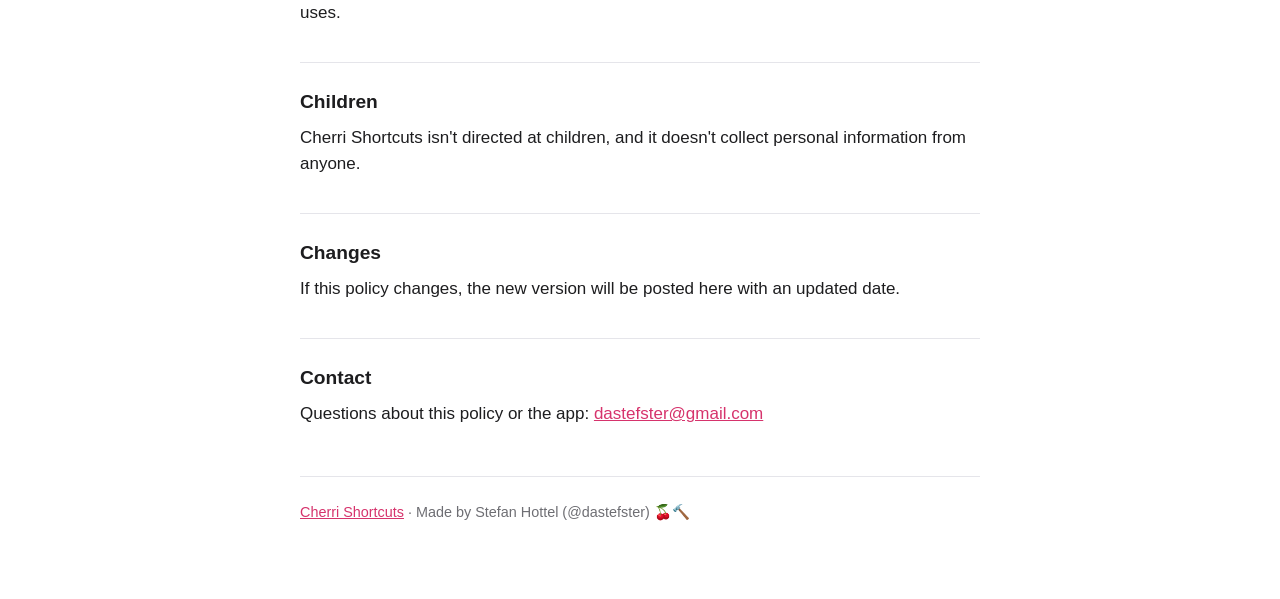
==== commit 8c2ce3bf: "Update export process description in privacy.html Clarified the description of the export process by" ====
--- a/privacy.html
+++ b/privacy.html
@@ -22,8 +22,9 @@
 <p>All of this is stored locally in the app's own storage. Compiling happens entirely on your device and uses no network connection.</p>
 
 <h2>What leaves your device: Export</h2>
-<p>iOS only imports signed shortcuts. When you tap Export, Cherri Shortcuts compiles your code and sends the compiled, unsigned shortcut to the <strong>Cherri Shortcuts signing server</strong>, a small service run by the developer. The server signs the shortcut and returns it, and Cherri Shortcuts hands it to you through the iOS share sheet.</p>
+<p>iOS only imports signed shortcuts. When you tap Export, Cherri Shortcuts compiles your code and sends the compiled, unsigned shortcut to <strong>a custom signing server</strong>, a small service run by the developer. The server signs the shortcut and returns it, and Cherri Shortcuts hands it to you through the iOS share sheet.</p>
 <p>The request contains the compiled shortcut (which includes anything you wrote into it, such as text and URLs), its name, and the app and Cherri compiler version numbers. As with any internet request, the server can also see your device's IP address, which it holds in memory for about a minute to limit abuse and does not write down. The connection is encrypted (HTTPS) and passes through <strong>Tailscale's</strong> relay network, whose own privacy policy covers the connection data it handles. If the server is busy, the app may repeat the same request a couple of times.</p>
+<p>To confirm that requests come from a genuine copy of the app, Cherri Shortcuts uses Apple's App Attest. This sends the server a random key made on your device and proof that the app is genuine. The server keeps that key so it can recognize the same copy of the app later. It contains no name or other personal information, and it isn't shared with anyone.</p>
 <p>The server signs the shortcut using the signing tool built into macOS, which may contact Apple's servers, and Apple's own policies govern that. The server keeps your shortcut only for the few seconds that signing takes and then deletes it. It does not store your shortcut or its name, and its log records only the time, the file size and whether signing worked. Please don't put passwords or other secrets in code you export. By default Cherri Shortcuts asks you before exporting, and you can change that in Settings.</p>
 
 <h2>What leaves your device: Import</h2>
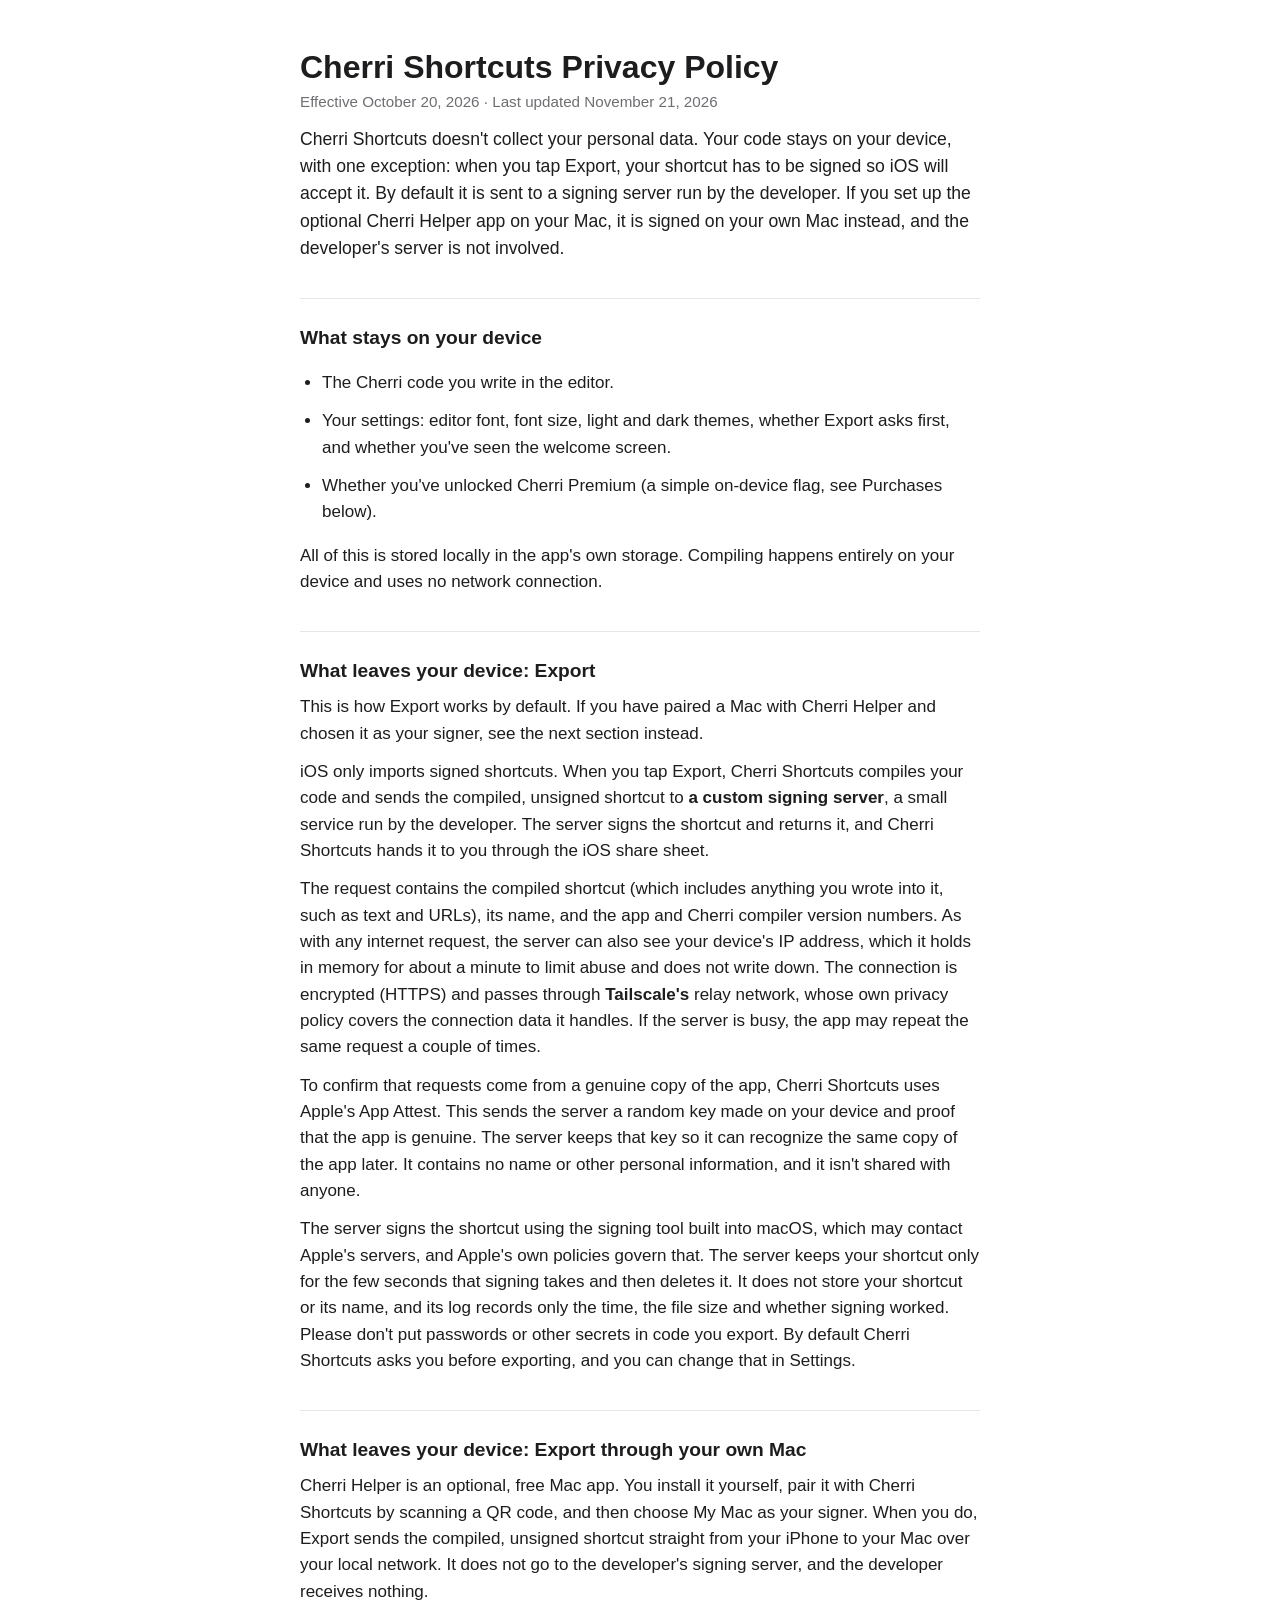
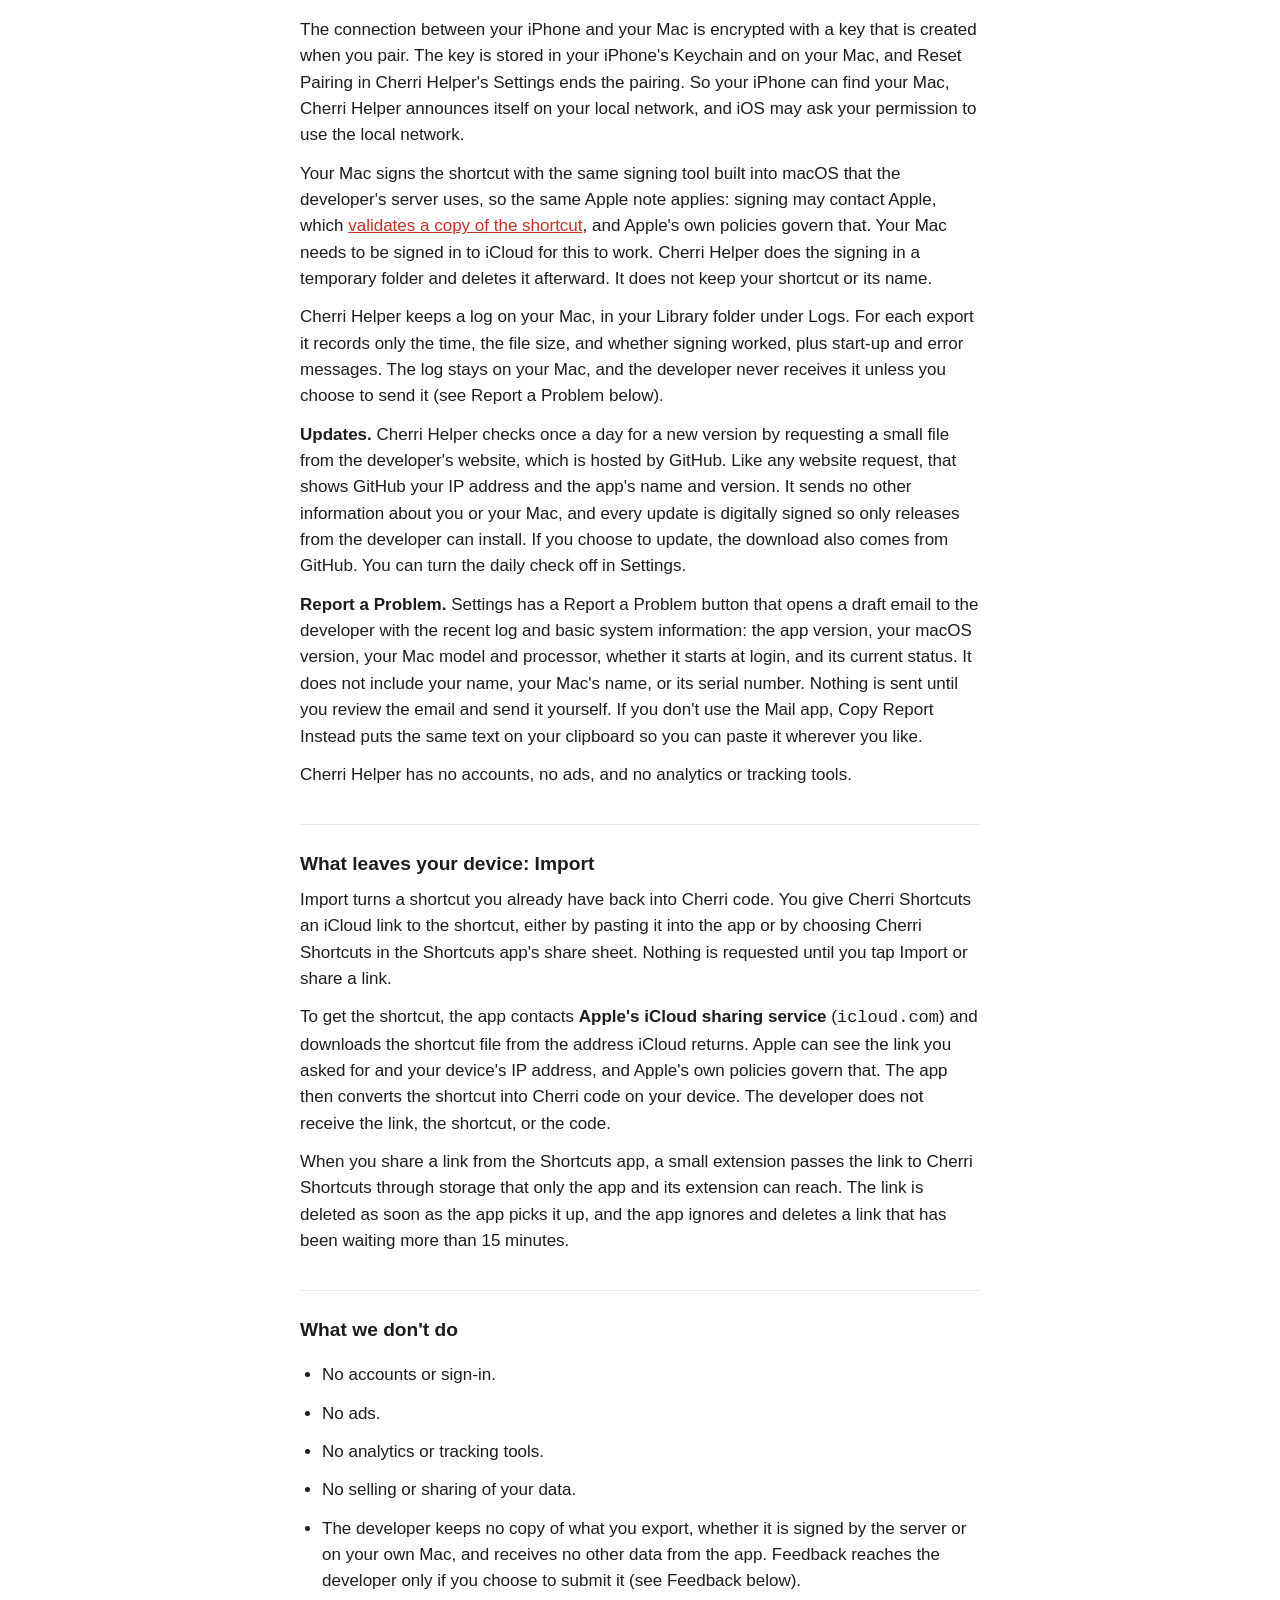
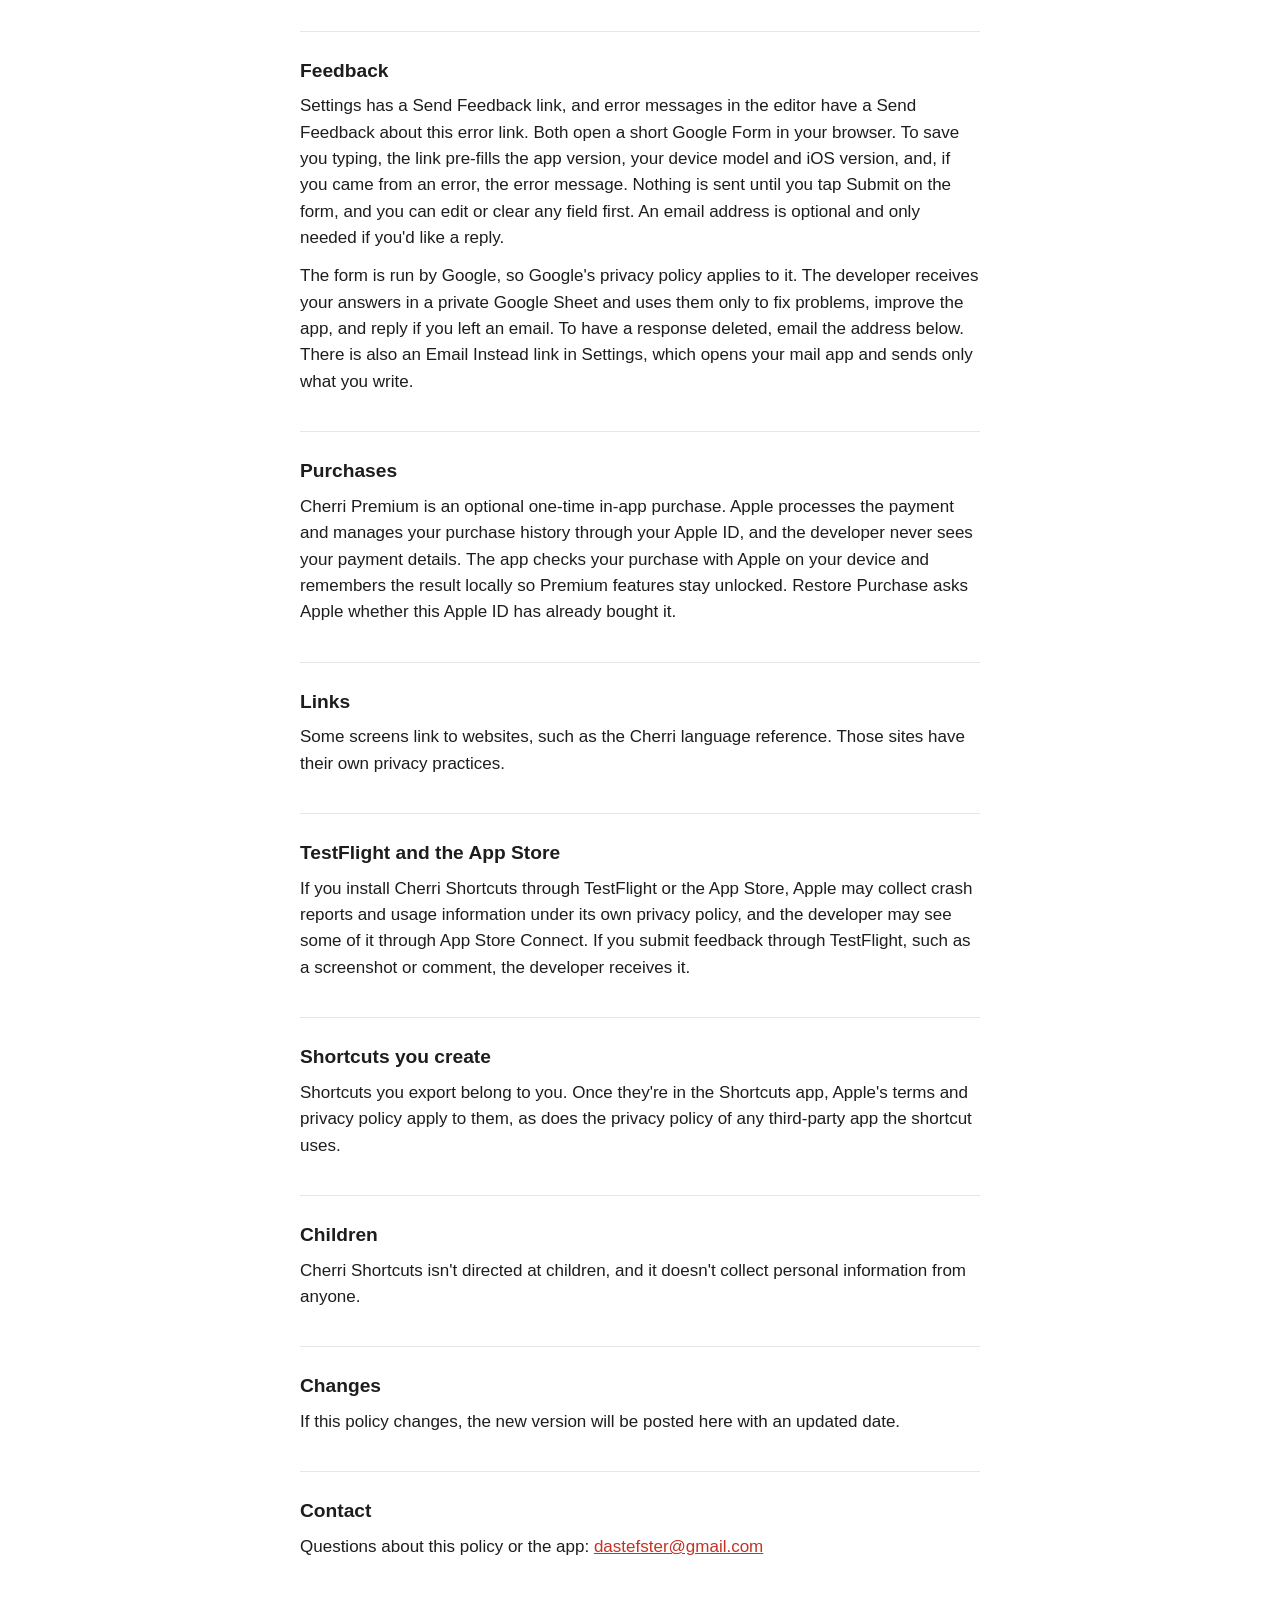
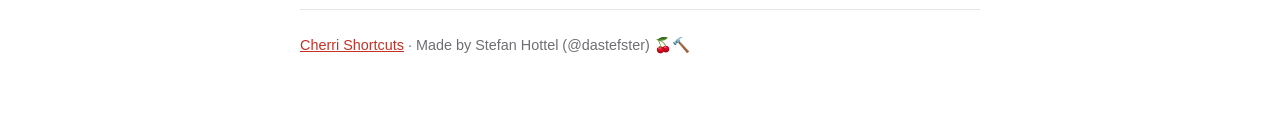
==== commit 44c4b8eb: "Publish Cherri Helper download page, My Mac privacy section, and help-page links Co-Authored-By: Cla" ====
--- a/privacy.html
+++ b/privacy.html
@@ -9,9 +9,9 @@
 <body>
 <main>
 <h1>Cherri Shortcuts Privacy Policy</h1>
-<p class="muted">Effective October 20, 2026 · Last updated November 7, 2026</p>
+<p class="muted">Effective October 20, 2026 · Last updated November 21, 2026</p>
 
-<p class="lead">Cherri Shortcuts doesn't collect your personal data. Your code stays on your device, with one exception: when you tap Export, your shortcut is sent to a signing server run by the developer so iOS will accept it.</p>
+<p class="lead">Cherri Shortcuts doesn't collect your personal data. Your code stays on your device, with one exception: when you tap Export, your shortcut has to be signed so iOS will accept it. By default it is sent to a signing server run by the developer. If you set up the optional Cherri Helper app on your Mac, it is signed on your own Mac instead, and the developer's server is not involved.</p>
 
 <h2>What stays on your device</h2>
 <ul>
@@ -22,10 +22,20 @@
 <p>All of this is stored locally in the app's own storage. Compiling happens entirely on your device and uses no network connection.</p>
 
 <h2>What leaves your device: Export</h2>
+<p>This is how Export works by default. If you have paired a Mac with Cherri Helper and chosen it as your signer, see the next section instead.</p>
 <p>iOS only imports signed shortcuts. When you tap Export, Cherri Shortcuts compiles your code and sends the compiled, unsigned shortcut to <strong>a custom signing server</strong>, a small service run by the developer. The server signs the shortcut and returns it, and Cherri Shortcuts hands it to you through the iOS share sheet.</p>
 <p>The request contains the compiled shortcut (which includes anything you wrote into it, such as text and URLs), its name, and the app and Cherri compiler version numbers. As with any internet request, the server can also see your device's IP address, which it holds in memory for about a minute to limit abuse and does not write down. The connection is encrypted (HTTPS) and passes through <strong>Tailscale's</strong> relay network, whose own privacy policy covers the connection data it handles. If the server is busy, the app may repeat the same request a couple of times.</p>
 <p>To confirm that requests come from a genuine copy of the app, Cherri Shortcuts uses Apple's App Attest. This sends the server a random key made on your device and proof that the app is genuine. The server keeps that key so it can recognize the same copy of the app later. It contains no name or other personal information, and it isn't shared with anyone.</p>
 <p>The server signs the shortcut using the signing tool built into macOS, which may contact Apple's servers, and Apple's own policies govern that. The server keeps your shortcut only for the few seconds that signing takes and then deletes it. It does not store your shortcut or its name, and its log records only the time, the file size and whether signing worked. Please don't put passwords or other secrets in code you export. By default Cherri Shortcuts asks you before exporting, and you can change that in Settings.</p>
+
+<h2>What leaves your device: Export through your own Mac</h2>
+<p>Cherri Helper is an optional, free Mac app. You install it yourself, pair it with Cherri Shortcuts by scanning a QR code, and then choose My Mac as your signer. When you do, Export sends the compiled, unsigned shortcut straight from your iPhone to your Mac over your local network. It does not go to the developer's signing server, and the developer receives nothing.</p>
+<p>The connection between your iPhone and your Mac is encrypted with a key that is created when you pair. The key is stored in your iPhone's Keychain and on your Mac, and Reset Pairing in Cherri Helper's Settings ends the pairing. So your iPhone can find your Mac, Cherri Helper announces itself on your local network, and iOS may ask your permission to use the local network.</p>
+<p>Your Mac signs the shortcut with the same signing tool built into macOS that the developer's server uses, so the same Apple note applies: signing may contact Apple, which <a href="https://support.apple.com/guide/shortcuts-mac/apd455c82f02/mac">validates a copy of the shortcut</a>, and Apple's own policies govern that. Your Mac needs to be signed in to iCloud for this to work. Cherri Helper does the signing in a temporary folder and deletes it afterward. It does not keep your shortcut or its name.</p>
+<p>Cherri Helper keeps a log on your Mac, in your Library folder under Logs. For each export it records only the time, the file size, and whether signing worked, plus start-up and error messages. The log stays on your Mac, and the developer never receives it unless you choose to send it (see Report a Problem below).</p>
+<p><strong>Updates.</strong> Cherri Helper checks once a day for a new version by requesting a small file from the developer's website, which is hosted by GitHub. Like any website request, that shows GitHub your IP address and the app's name and version. It sends no other information about you or your Mac, and every update is digitally signed so only releases from the developer can install. If you choose to update, the download also comes from GitHub. You can turn the daily check off in Settings.</p>
+<p><strong>Report a Problem.</strong> Settings has a Report a Problem button that opens a draft email to the developer with the recent log and basic system information: the app version, your macOS version, your Mac model and processor, whether it starts at login, and its current status. It does not include your name, your Mac's name, or its serial number. Nothing is sent until you review the email and send it yourself. If you don't use the Mail app, Copy Report Instead puts the same text on your clipboard so you can paste it wherever you like.</p>
+<p>Cherri Helper has no accounts, no ads, and no analytics or tracking tools.</p>
 
 <h2>What leaves your device: Import</h2>
 <p>Import turns a shortcut you already have back into Cherri code. You give Cherri Shortcuts an iCloud link to the shortcut, either by pasting it into the app or by choosing Cherri Shortcuts in the Shortcuts app's share sheet. Nothing is requested until you tap Import or share a link.</p>
@@ -38,7 +48,7 @@
 <li>No ads.</li>
 <li>No analytics or tracking tools.</li>
 <li>No selling or sharing of your data.</li>
-<li>The developer keeps no copy of what you export and receives no other data from the app. Feedback reaches the developer only if you choose to submit it (see Feedback below).</li>
+<li>The developer keeps no copy of what you export, whether it is signed by the server or on your own Mac, and receives no other data from the app. Feedback reaches the developer only if you choose to submit it (see Feedback below).</li>
 </ul>
 
 <h2>Feedback</h2>
--- a/style.css
+++ b/style.css
@@ -2,7 +2,8 @@
   --bg: #ffffff;
   --text: #1d1d1f;
   --muted: #6e6e73;
-  --accent: #d6336c;
+  --accent: #C43226;
+  --on-accent: #ffffff;
   --rule: #e5e5ea;
 }
 @media (prefers-color-scheme: dark) {
@@ -10,7 +11,8 @@
     --bg: #000000;
     --text: #f2f2f7;
     --muted: #98989d;
-    --accent: #ff6b9d;
+    --accent: #F96E65;
+    --on-accent: #1d1d1f;
     --rule: #2c2c2e;
   }
 }
